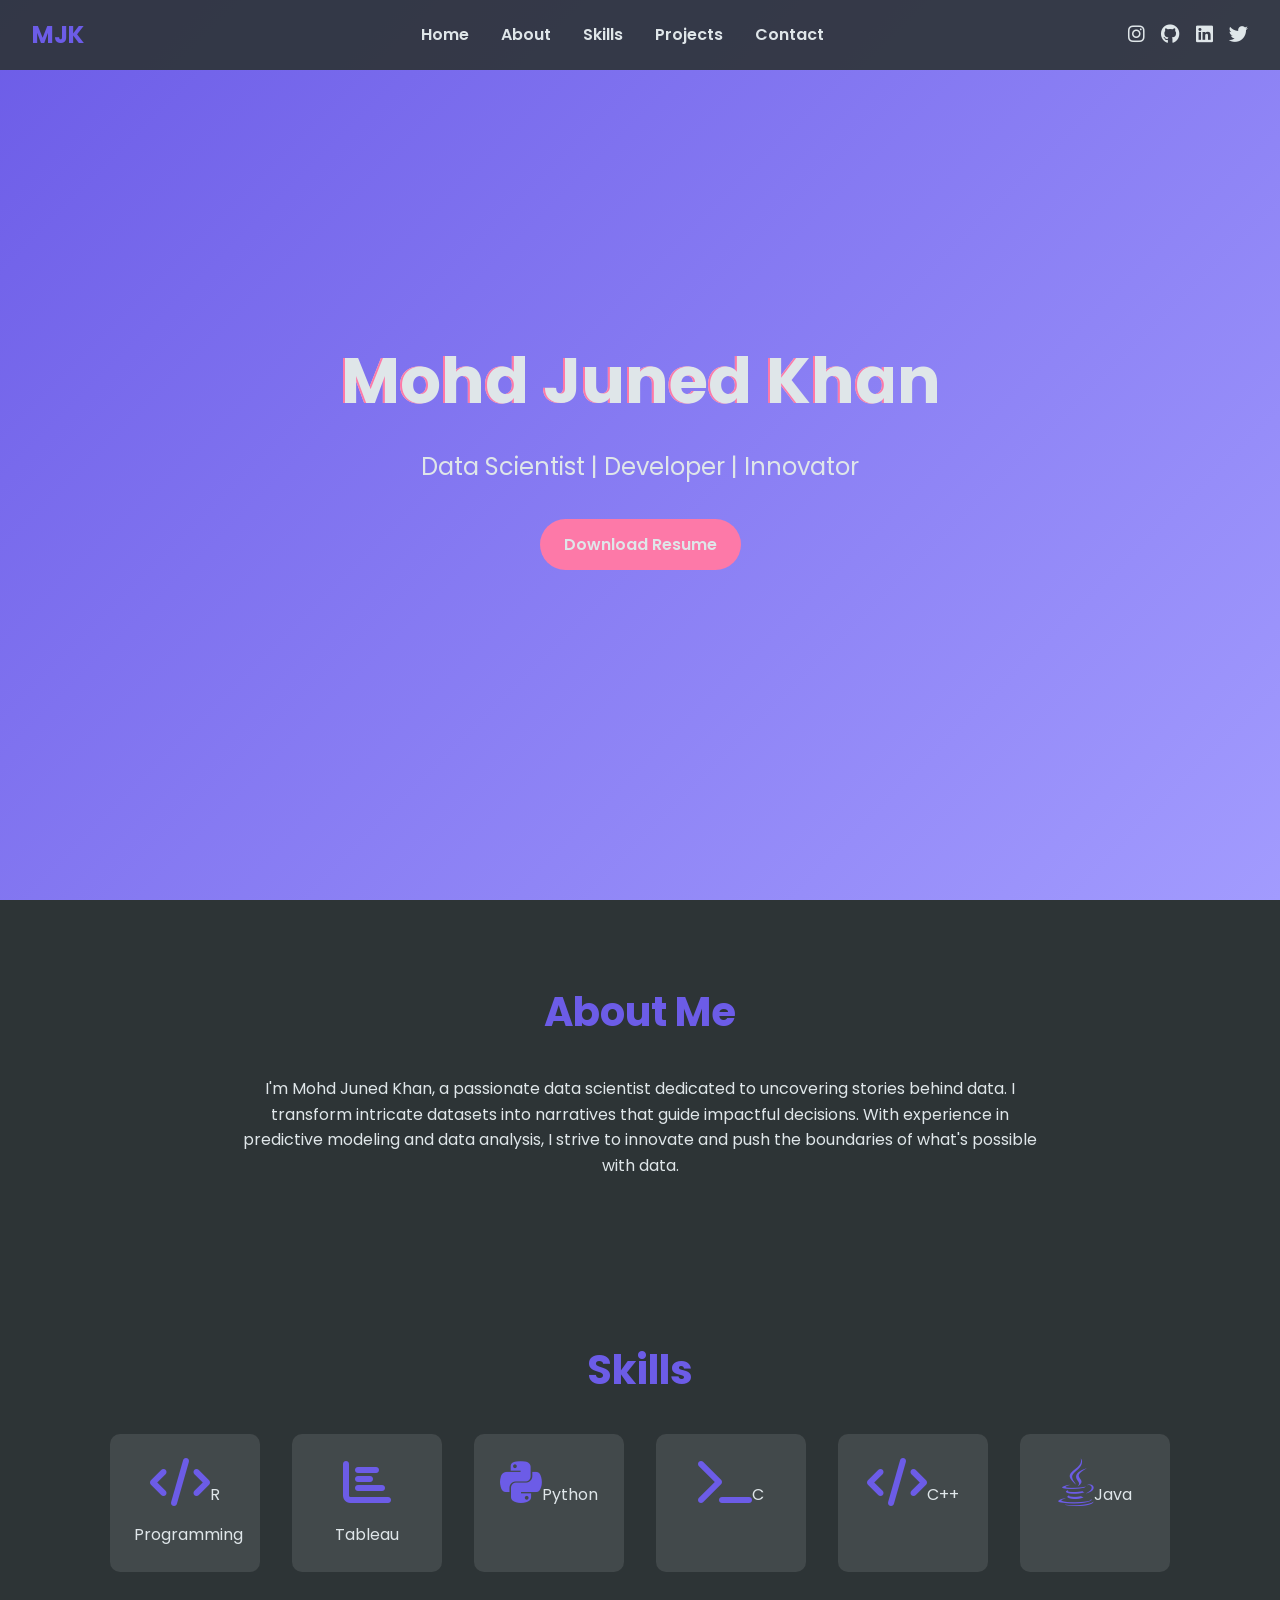
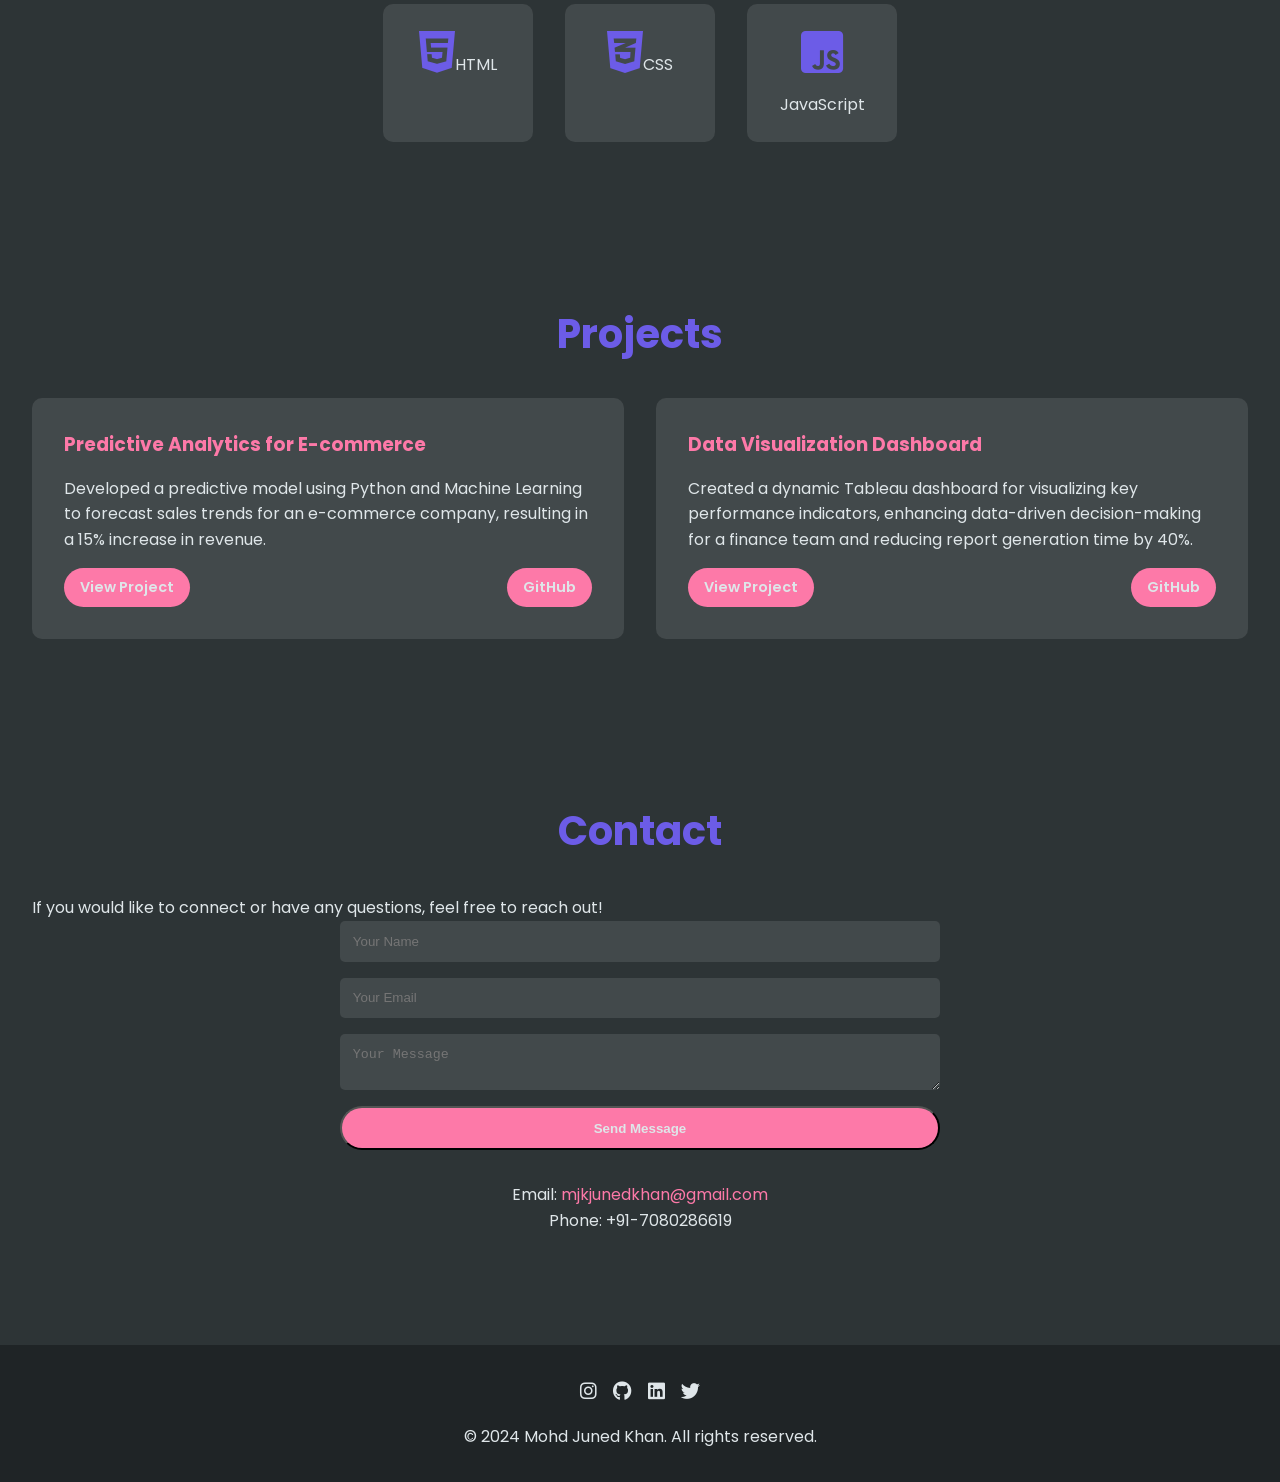
==== index.html @ 9c34ff60 "updated" ====
<!DOCTYPE html>
<html lang="en">
<head>
    <meta charset="UTF-8">
    <meta name="viewport" content="width=device-width, initial-scale=1.0">
    <title>Mohd Juned Khan - Portfolio</title>
    <link rel="stylesheet" href="2.css">
    <link rel="stylesheet" href="https://cdnjs.cloudflare.com/ajax/libs/font-awesome/6.0.0/css/all.min.css">
    <script src="document.js" defer></script>
</head>
<body>
    <nav class="navbar">
        <div class="nav-content">
            <div class="logo">MJK</div>
            <ul class="nav-links">
                <li><a href="#home">Home</a></li>
                <li><a href="#about">About</a></li>
                <li><a href="#skills">Skills</a></li>
                <li><a href="#projects">Projects</a></li>
                <li><a href="#contact">Contact</a></li>
            </ul>
            <div class="social-buttons">
                <a href="https://www.instagram.com/_shadow_juned_khan" target="_blank"><i class="fab fa-instagram"></i></a>
                <a href="https://github.com/juned-k786" target="_blank"><i class="fab fa-github"></i></a>
                <a href="https://www.linkedin.com/in/mohd-juned-khan-126487252/" target="_blank"><i class="fab fa-linkedin"></i></a>
                <a href="https://x.com/juned_708" target="_blank"><i class="fab fa-twitter"></i></a>
            </div>
            <div class="burger">
                <div class="line1"></div>
                <div class="line2"></div>
                <div class="line3"></div>
            </div>
        </div>
    </nav>

    <header id="home">
        <div class="header-content">
            <h1 class="glitch" data-text="Mohd Juned Khan">Mohd Juned Khan</h1>
            <p class="subtitle">Data Scientist | Developer | Innovator</p>
            <a href="junedcv (4).pdf" class="btn" download>Download Resume</a>
        </div>
    </header>

    <section id="about" class="about">
        <h2>About Me</h2>
        <p>I'm Mohd Juned Khan, a passionate data scientist dedicated to uncovering stories behind data. I transform intricate datasets into narratives that guide impactful decisions. With experience in predictive modeling and data analysis, I strive to innovate and push the boundaries of what's possible with data.</p>
    </section>

    <section id="skills" class="skills">
        <h2>Skills</h2>
        <div class="skill-container">
            <div class="skill-item"><i class="fas fa-code"></i><span>R Programming</span></div>
            <div class="skill-item"><i class="fas fa-chart-bar"></i><span>Tableau</span></div>
            <div class="skill-item"><i class="fab fa-python"></i><span>Python</span></div>
            <div class="skill-item"><i class="fas fa-terminal"></i><span>C</span></div>
            <div class="skill-item"><i class="fas fa-code"></i><span>C++</span></div>
            <div class="skill-item"><i class="fab fa-java"></i><span>Java</span></div>
            <div class="skill-item"><i class="fab fa-html5"></i><span>HTML</span></div>
            <div class="skill-item"><i class="fab fa-css3-alt"></i><span>CSS</span></div>
            <div class="skill-item"><i class="fab fa-js-square"></i><span>JavaScript</span></div>
        </div>
    </section>

    <section id="projects" class="projects">
        <h2>Projects</h2>
        <div class="project-container">
            <div class="project-item">
                <h3>Predictive Analytics for E-commerce</h3>
                <p>Developed a predictive model using Python and Machine Learning to forecast sales trends for an e-commerce company, resulting in a 15% increase in revenue.</p>
                <div class="project-links">
                    <a href="#" class="btn">View Project</a>
                    <a href="#" class="btn">GitHub</a>
                </div>
            </div>
            <div class="project-item">
                <h3>Data Visualization Dashboard</h3>
                <p>Created a dynamic Tableau dashboard for visualizing key performance indicators, enhancing data-driven decision-making for a finance team and reducing report generation time by 40%.</p>
                <div class="project-links">
                    <a href="#" class="btn">View Project</a>
                    <a href="#" class="btn">GitHub</a>
                </div>
            </div>
        </div>
    </section>

    <section id="contact" class="contact">
        <h2>Contact</h2>
        <p>If you would like to connect or have any questions, feel free to reach out!</p>
        <form id="contact-form">
            <input type="text" name="name" placeholder="Your Name" required>
            <input type="email" name="email" placeholder="Your Email" required>
            <textarea name="message" placeholder="Your Message" required></textarea>
            <button type="submit" class="btn">Send Message</button>
        </form>
        <div class="contact-info">
            <p>Email: <a href="mailto:mjkjunedkhan@gmail.com">mjkjunedkhan@gmail.com</a></p>
            <p>Phone: +91-7080286619</p>
        </div>
    </section>

    <footer>
        <div class="social-buttons">
            <a href="https://www.instagram.com/_shadow_juned_khan" target="_blank"><i class="fab fa-instagram"></i></a>
            <a href="https://github.com/juned-k786" target="_blank"><i class="fab fa-github"></i></a>
            <a href="https://www.linkedin.com/in/mohd-juned-khan-126487252/" target="_blank"><i class="fab fa-linkedin"></i></a>
            <a href="https://x.com/juned_708" target="_blank"><i class="fab fa-twitter"></i></a>
        </div>
        <p>&copy; 2024 Mohd Juned Khan. All rights reserved.</p>
    </footer>
</body>
</html>
---- 2.css ----
@import url('https://fonts.googleapis.com/css2?family=Poppins:wght@300;400;600;700&display=swap');

:root {
    --primary-color: #6c5ce7;
    --secondary-color: #a29bfe;
    --text-color: #dfe6e9;
    --background-color: #2d3436;
    --accent-color: #fd79a8;
}

* {
    margin: 0;
    padding: 0;
    box-sizing: border-box;
}

body, html {
    font-family: 'Poppins', sans-serif;
    background-color: var(--background-color);
    color: var(--text-color);
    line-height: 1.6;
    scroll-behavior: smooth;
}

.navbar {
    position: fixed;
    top: 0;
    width: 100%;
    background-color: rgba(45, 52, 54, 0.9);
    z-index: 1000;
    transition: all 0.3s ease;
}

.nav-content {
    display: flex;
    justify-content: space-between;
    align-items: center;
    padding: 1rem 2rem;
}

.logo {
    font-size: 1.5rem;
    font-weight: 700;
    color: var(--primary-color);
}

.nav-links {
    display: flex;
    list-style: none;
}

.nav-links li {
    margin-left: 2rem;
}

.nav-links a {
    color: var(--text-color);
    text-decoration: none;
    font-weight: 600;
    transition: color 0.3s ease;
}

.nav-links a:hover {
    color: var(--primary-color);
}

.social-buttons {
    display: flex;
    gap: 1rem;
}

.social-buttons a {
    color: var(--text-color);
    font-size: 1.2rem;
    transition: color 0.3s ease, transform 0.3s ease;
}

.social-buttons a:hover {
    color: var(--primary-color);
    transform: translateY(-3px);
}

.burger {
    display: none;
    cursor: pointer;
}

.burger div {
    width: 25px;
    height: 3px;
    background-color: var(--text-color);
    margin: 5px;
    transition: all 0.3s ease;
}

header {
    height: 100vh;
    display: flex;
    justify-content: center;
    align-items: center;
    background: linear-gradient(135deg, var(--primary-color), var(--secondary-color));
    text-align: center;
    padding: 2rem;
}

.header-content h1 {
    font-size: 4rem;
    margin-bottom: 1rem;
    position: relative;
}

.glitch {
    position: relative;
    color: var(--text-color);
}

.glitch::before,
.glitch::after {
    content: attr(data-text);
    position: absolute;
    top: 0;
    left: 0;
    width: 100%;
    height: 100%;
}

.glitch::before {
    left: 2px;
    text-shadow: -2px 0 var(--accent-color);
    clip: rect(24px, 550px, 90px, 0);
    animation: glitch-anim-2 3s infinite linear alternate-reverse;
}

.glitch::after {
    left: -2px;
    text-shadow: -2px 0 var(--secondary-color);
    clip: rect(85px, 550px, 140px, 0);
    animation: glitch-anim 2.5s infinite linear alternate-reverse;
}

@keyframes glitch-anim {
    0% {
        clip: rect(17px, 9999px, 94px, 0);
    }
    20% {
        clip: rect(37px, 9999px, 44px, 0);
    }
    40% {
        clip: rect(58px, 9999px, 54px, 0);
    }
    60% {
        clip: rect(80px, 9999px, 66px, 0);
    }
    80% {
        clip: rect(108px, 9999px, 85px, 0);
    }
    100% {
        clip: rect(129px, 9999px, 144px, 0);
    }
}

@keyframes glitch-anim-2 {
    0% {
        clip: rect(129px, 9999px, 36px, 0);
    }
    20% {
        clip: rect(36px, 9999px, 4px, 0);
    }
    40% {
        clip: rect(62px, 9999px, 78px, 0);
    }
    60% {
        clip: rect(15px, 9999px, 34px, 0);
    }
    80% {
        clip: rect(89px, 9999px, 98px, 0);
    }
    100% {
        clip: rect(1px, 9999px, 144px, 0);
    }
}

.subtitle {
    font-size: 1.5rem;
    margin-bottom: 2rem;
}

.btn {
    background-color: var(--accent-color);
    color: var(--text-color);
    padding: 0.8rem 1.5rem;
    text-decoration: none;
    border-radius: 30px;
    font-weight: 600;
    transition: all 0.3s ease;
    display: inline-block;
}

.btn:hover {
    background-color: var(--primary-color);
    transform: translateY(-3px);
    box-shadow: 0 10px 20px rgba(0, 0, 0, 0.2);
}

section {
    padding: 5rem 2rem;
}

section h2 {
    font-size: 2.5rem;
    margin-bottom: 2rem;
    text-align: center;
    color: var(--primary-color);
}

.about p {
    max-width: 800px;
    margin: 0 auto;
    text-align: center;
}

.skill-container {
    display: flex;
    flex-wrap: wrap;
    justify-content: center;
    gap: 2rem;
}

.skill-item {
    background-color: rgba(255, 255, 255, 0.1);
    border-radius: 10px;
    padding: 1.5rem;
    text-align: center;
    transition: all 0.3s ease;
    width: 150px;
}

.skill-item:hover {
    transform: translateY(-10px);
    box-shadow: 0 15px 30px rgba(0, 0, 0, 0.2);
}

.skill-item i {
    font-size: 3rem;
    color: var(--primary-color);
    margin-bottom: 1rem;
}

.project-container {
    display: grid;
    grid-template-columns: repeat(auto-fit, minmax(300px, 1fr));
    gap: 2rem;
}

.project-item {
    background-color: rgba(255, 255, 255, 0.1);
    border-radius: 10px;
    padding: 2rem;
    transition: all 0.3s ease;
}

.project-item:hover {
    transform: translateY(-10px);
    box-shadow: 0 15px 30px rgba(0, 0, 0, 0.2);
}

.project-item h3 {
    color: var(--accent-color);
    margin-bottom: 1rem;
}

.project-links {
    display: flex;
    justify-content: space-between;
    margin-top: 1rem;
}

.project-links .btn {
    padding: 0.5rem 1rem;
    font-size: 0.9rem;
}

.contact form {
    max-width: 600px;
    margin: 0 auto;
    display: flex;
    flex-direction: column;
    gap: 1rem;
}

.contact input,
.contact textarea {
    padding: 0.8rem;
    border-radius: 5px;
    border: none;
    background-color: rgba(255, 255, 255, 0.1);
    color:  var(--text-color);
}

.contact-info {
    text-align: center;
    margin-top: 2rem;
}

.contact-info a {
    color: var(--accent-color);
    text-decoration: none;
}

footer {
    background-color: rgba(0, 0, 0, 0.3);
    text-align: center;
    padding: 2rem;
    margin-top: 2rem;
}

footer .social-buttons {
    justify-content: center;
    margin-bottom: 1rem;
}

@media screen and (max-width: 768px) {
    .nav-links {
        position: absolute;
        right: 0px;
        height: 92vh;
        top: 8vh;
        background-color: var(--background-color);
        display: flex;
        flex-direction: column;
        align-items: center;
        width: 50%;
        transform: translateX(100%);
        transition: transform 0.5s ease-in;
    }

    .nav-links li {
        opacity: 0;
    }

    .burger {
        display: block;
    }

    .nav-active {
        transform: translateX(0%);
    }

    @keyframes navLinkFade {
        from {
            opacity: 0;
            transform: translateX(50px);
        }
        to {
            opacity: 1;
            transform: translateX(0px);
        }
    }

    .toggle .line1 {
        transform: rotate(-45deg) translate(-5px, 6px);
    }

    .toggle .line2 {
        opacity: 0;
    }

    .toggle .line3 {
        transform: rotate(45deg) translate(-5px, -6px);
    }

    .nav-content .social-buttons {
        display: none;
    }
}
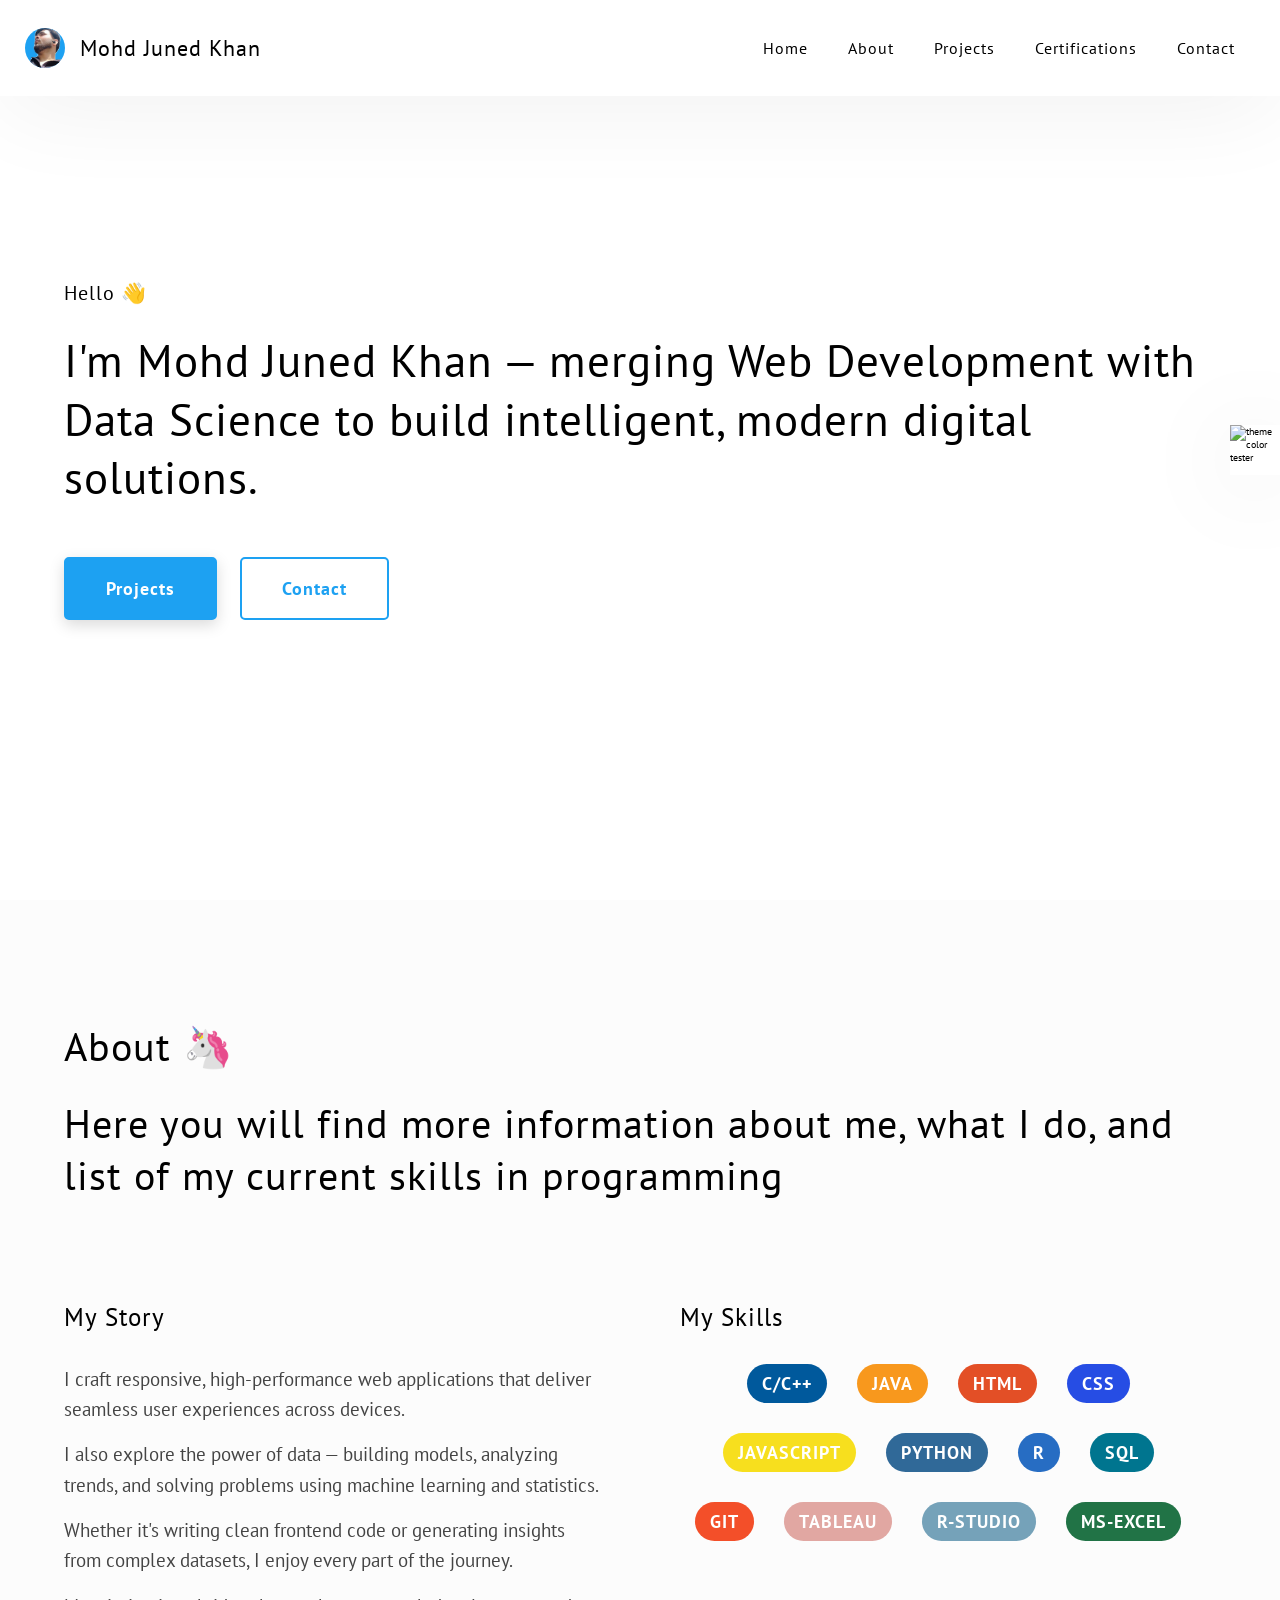
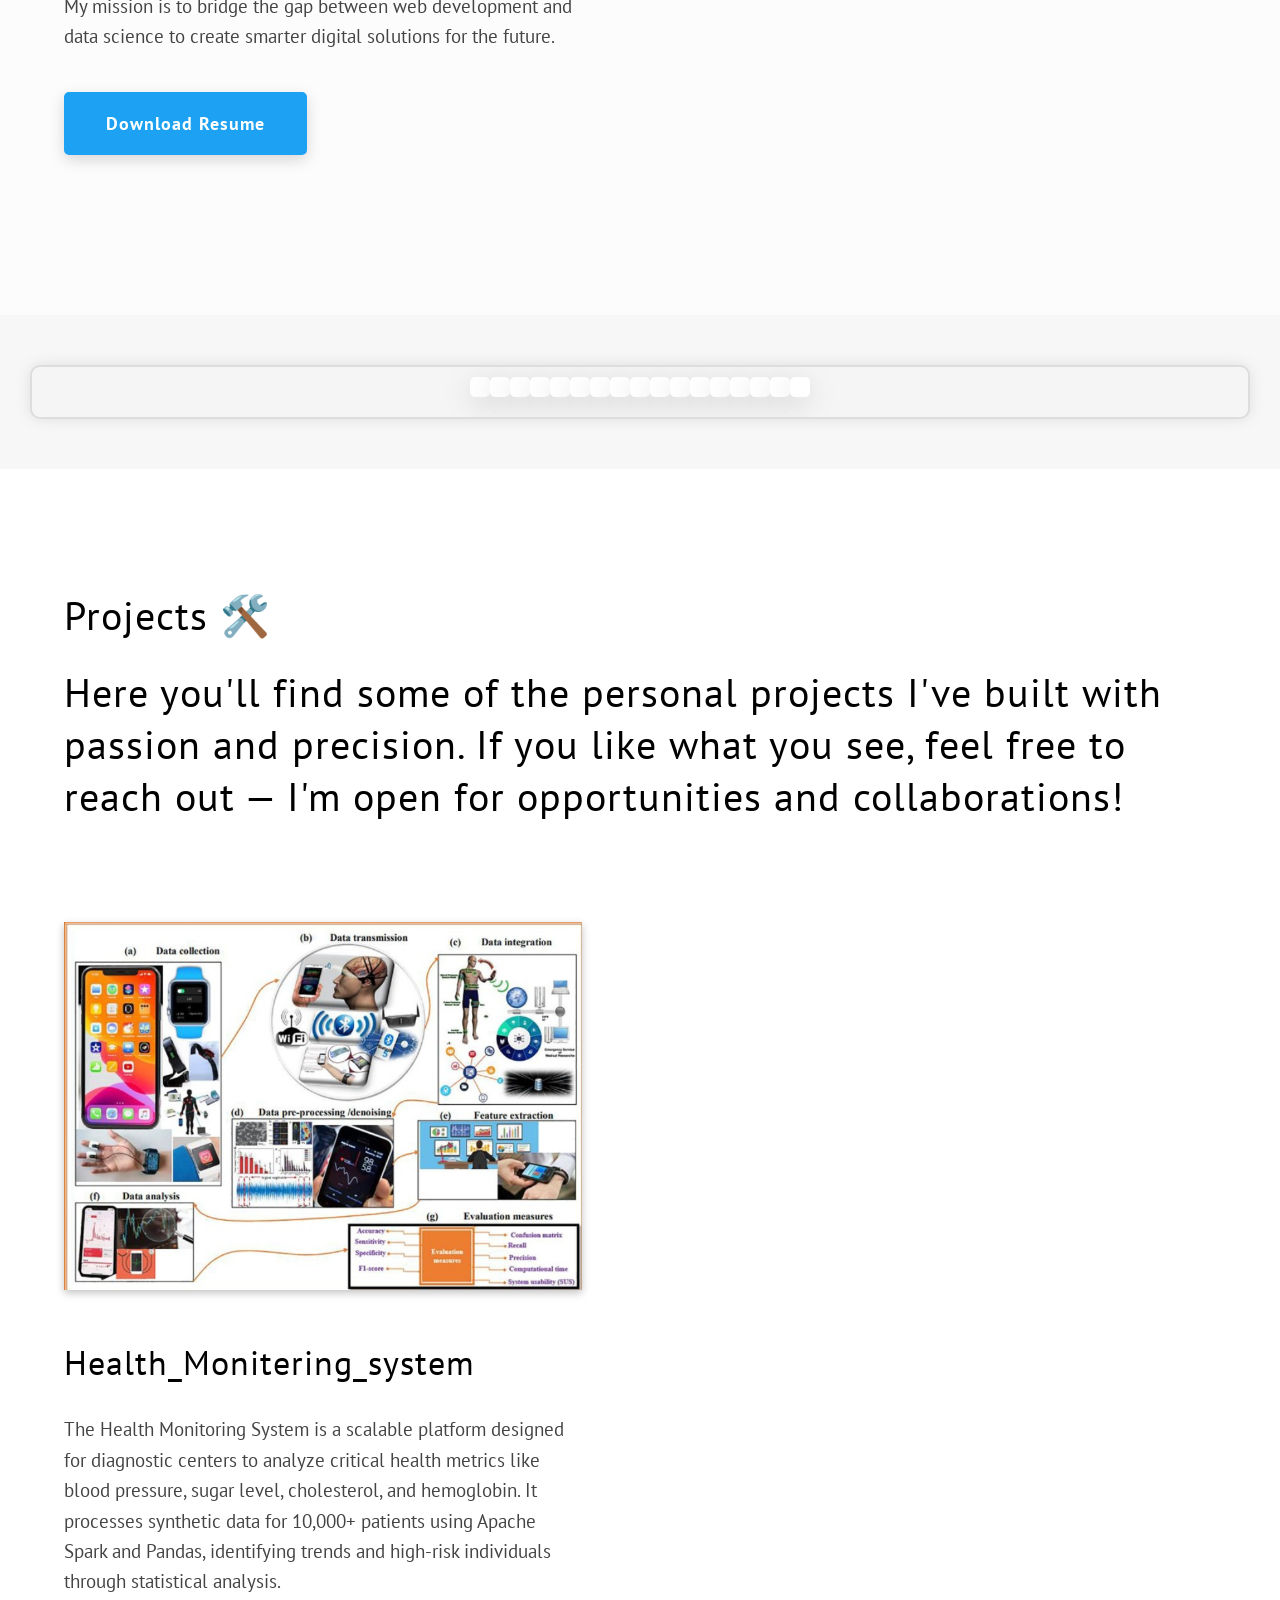
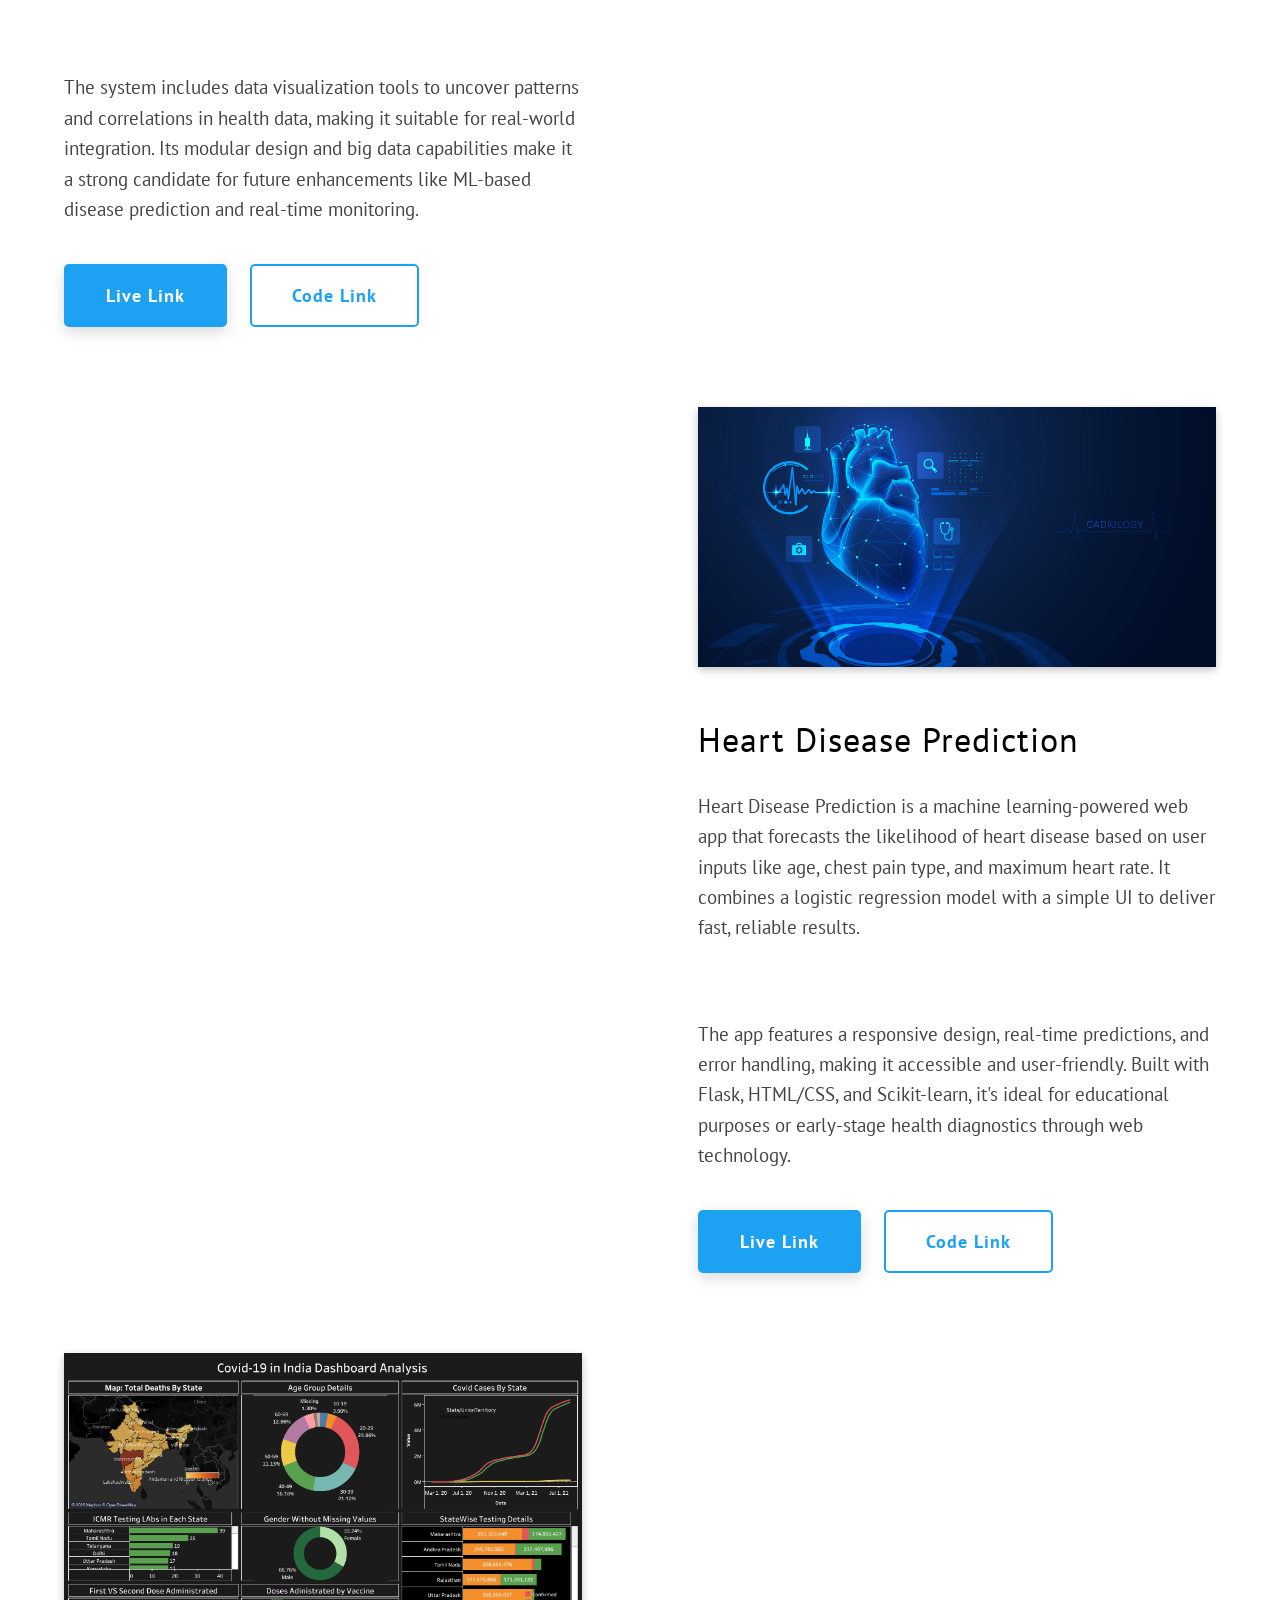
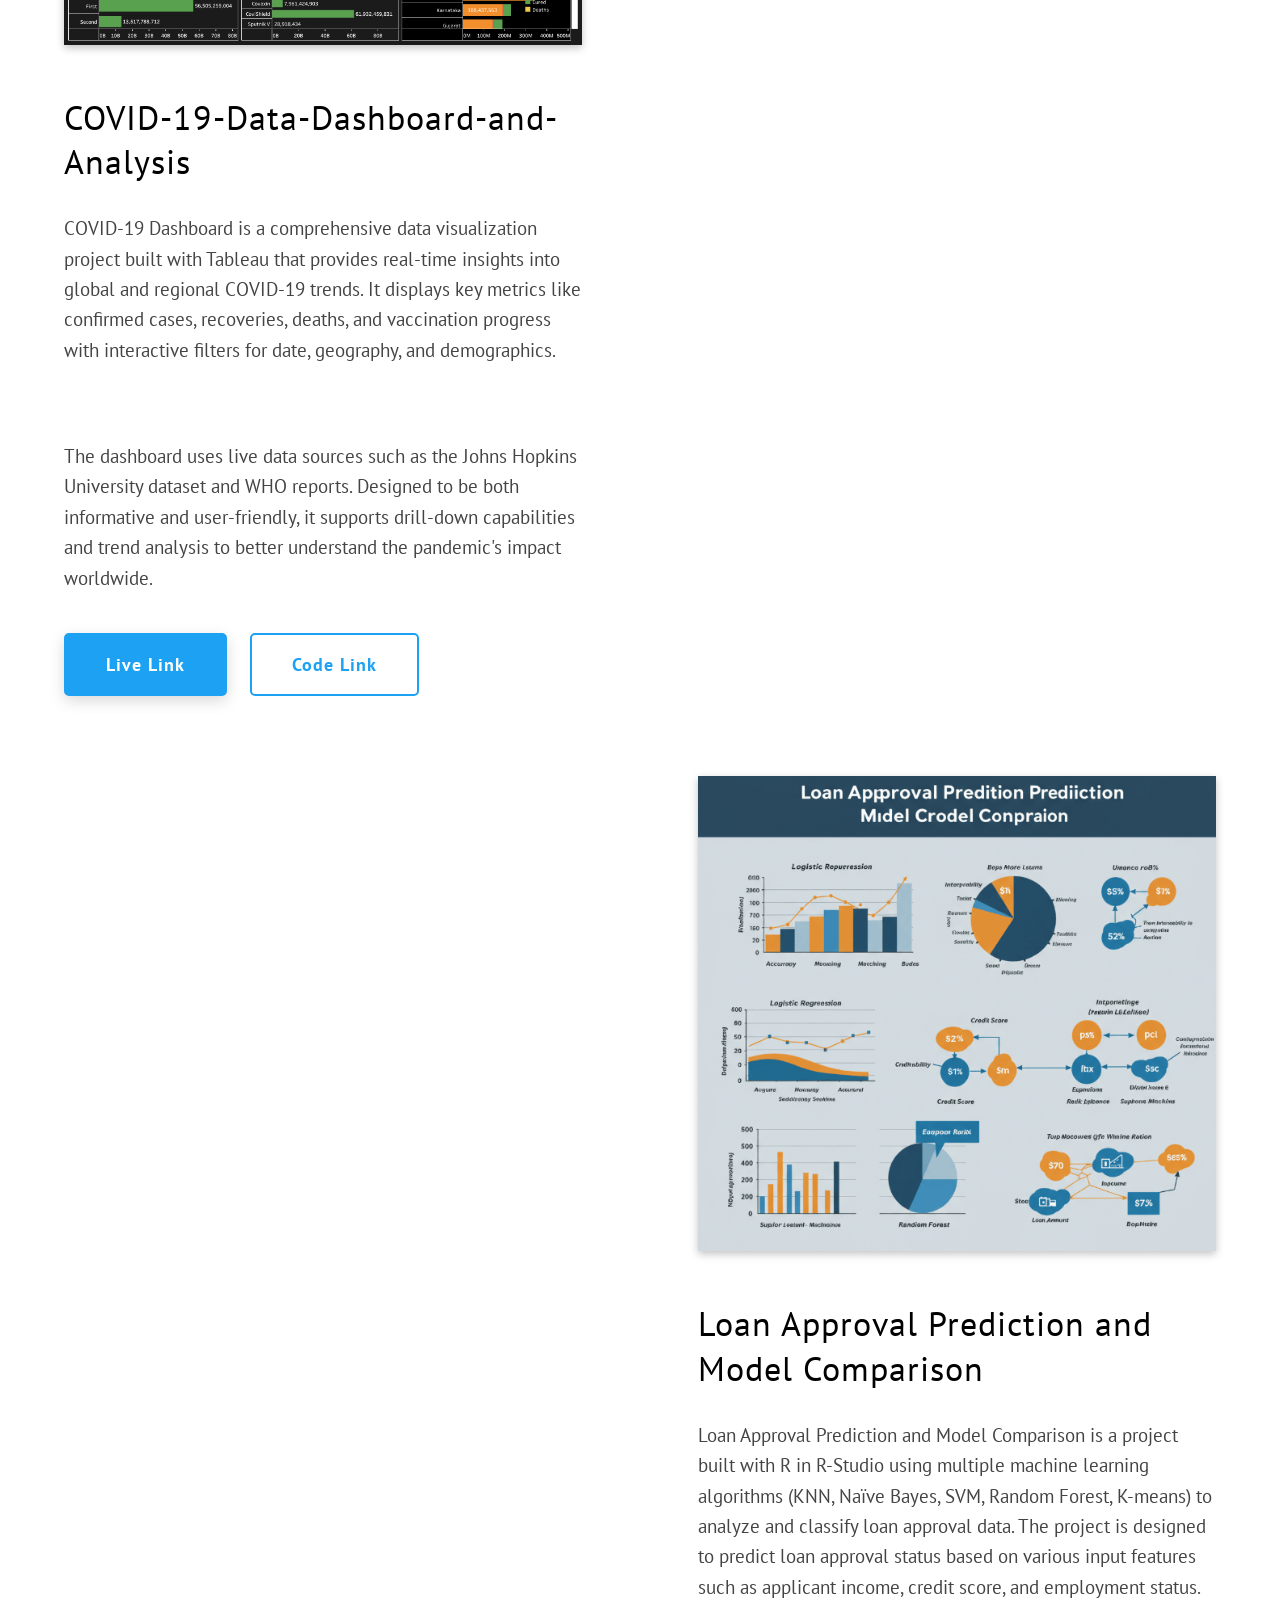
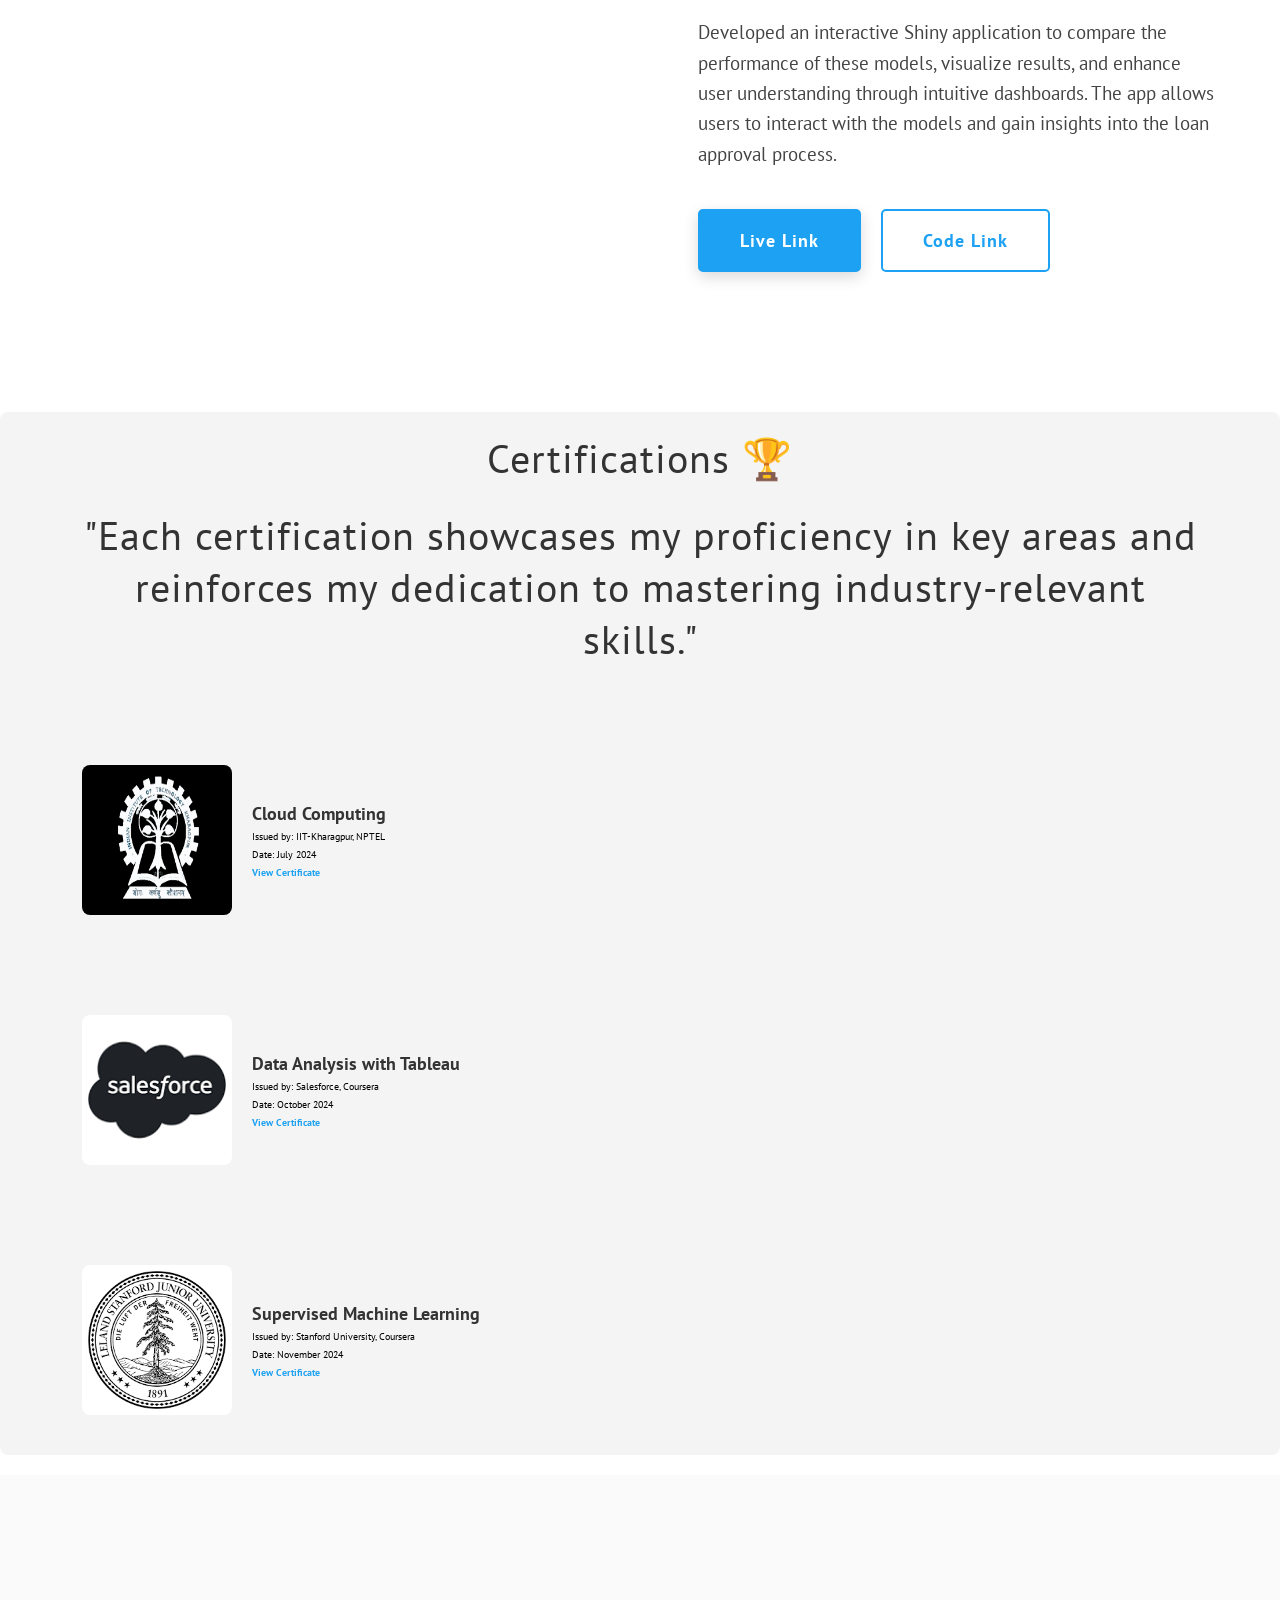
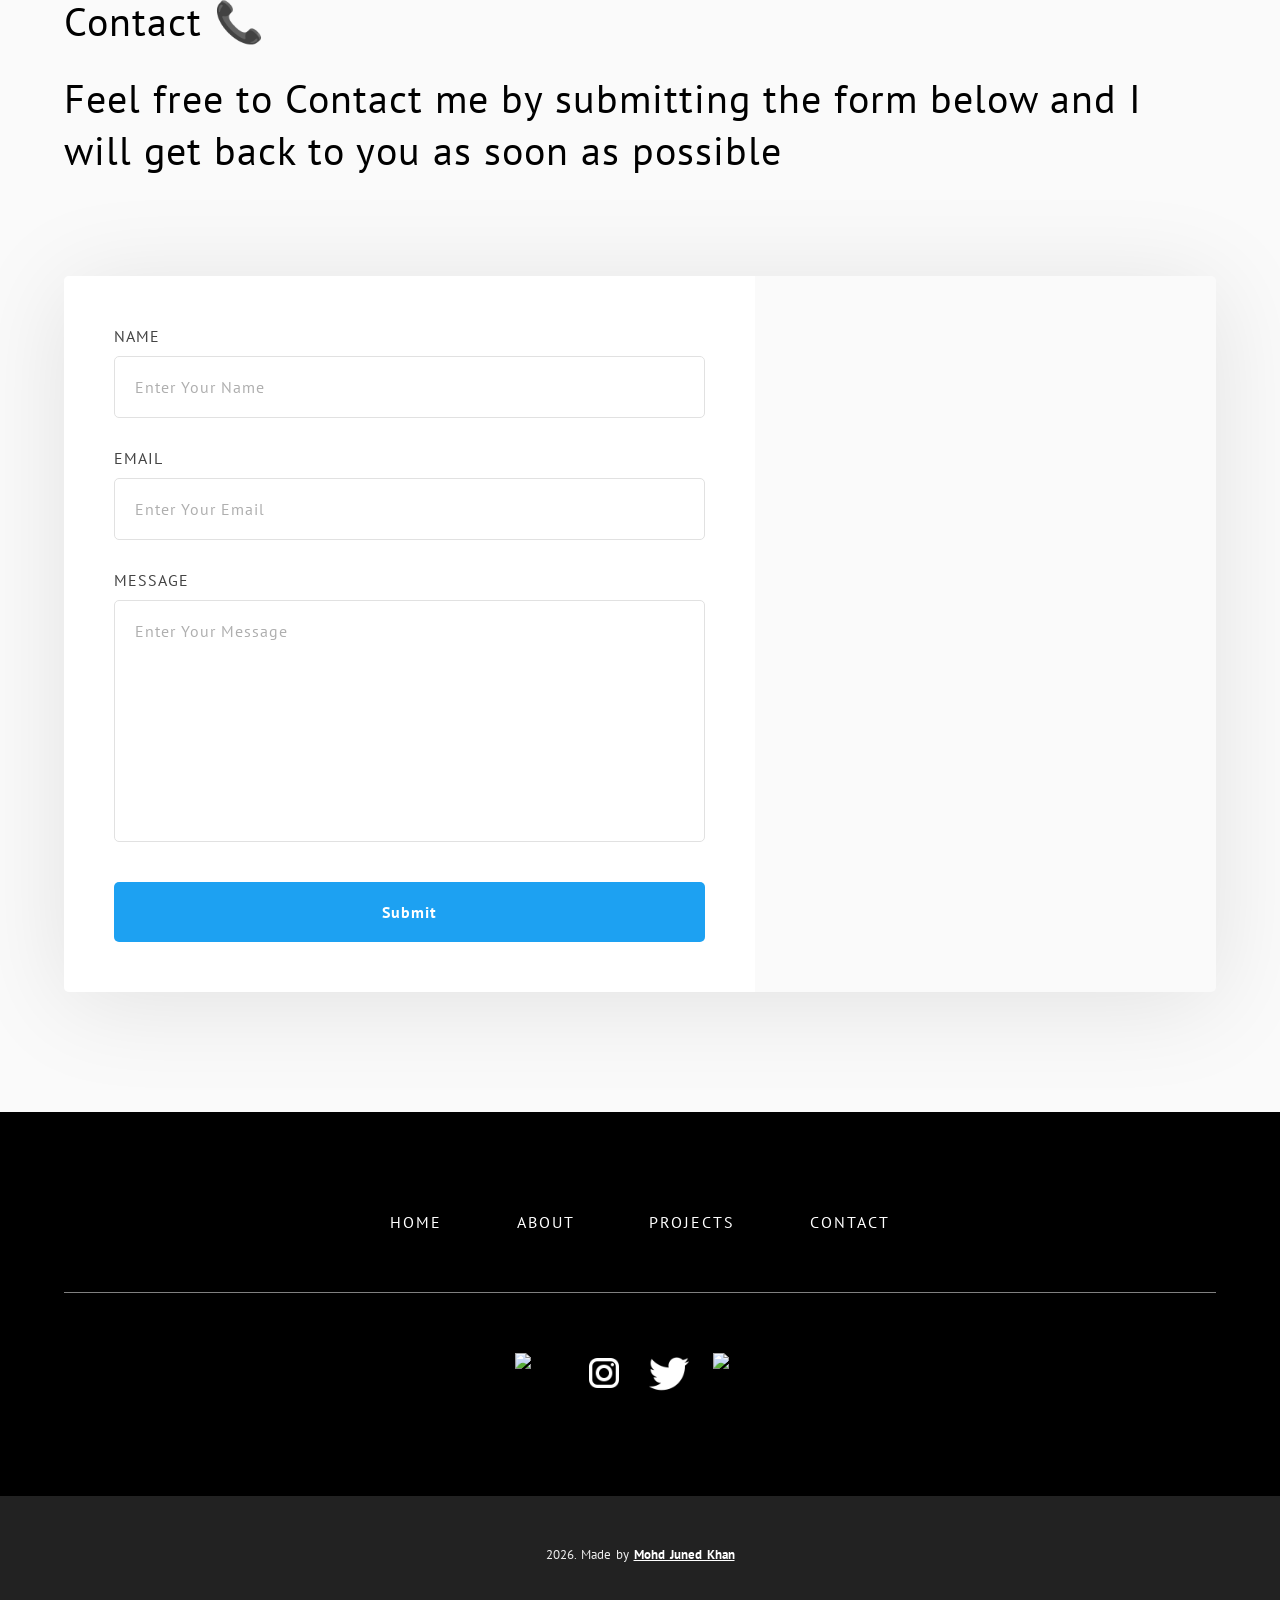
==== commit 8436c809: "updated upated" ====
--- a/index.html
+++ b/index.html
@@ -1,111 +1,490 @@
 <!DOCTYPE html>
 <html lang="en">
+
 <head>
-    <meta charset="UTF-8">
-    <meta name="viewport" content="width=device-width, initial-scale=1.0">
-    <title>Mohd Juned Khan - Portfolio</title>
-    <link rel="stylesheet" href="2.css">
-    <link rel="stylesheet" href="https://cdnjs.cloudflare.com/ajax/libs/font-awesome/6.0.0/css/all.min.css">
-    <script src="document.js" defer></script>
+  <meta charset="UTF-8" />
+  <meta http-equiv="X-UA-Compatible" content="IE=edge" />
+  <meta name="viewport" content="width=device-width, initial-scale=1.0" />
+  <link rel="stylesheet" href="style.css" />
+  <link rel="preconnect" href="https://fonts.googleapis.com" />
+  <link rel="preconnect" href="https://fonts.gstatic.com" crossorigin />
+  <link href="https://fonts.googleapis.com/css2?family=PT+Sans:wght@400;700&display=swap" rel="stylesheet" />
+  <link rel="stylesheet" href="https://cdn.jsdelivr.net/gh/devicons/devicon@v2.14.0/devicon.min.css" />
+  <title>Built by Juned | Developer & Creator  </title>
+  <meta name="description" content="Built by Juned | Developer & Creator  " />
 </head>
+
 <body>
-    <nav class="navbar">
-        <div class="nav-content">
-            <div class="logo">MJK</div>
-            <ul class="nav-links">
-                <li><a href="#home">Home</a></li>
-                <li><a href="#about">About</a></li>
-                <li><a href="#skills">Skills</a></li>
-                <li><a href="#projects">Projects</a></li>
-                <li><a href="#contact">Contact</a></li>
+  <header class="main-header">
+    <div class="main-header__logo-container">
+      <div class="main-header__logo-img-cont">
+        <img
+          src="assets/dp.png"
+          alt="logo Image" class="main-header__logo-img" />
+      </div>
+      <h4 class="main-header__logo-text">Mohd Juned Khan</h4>
+    </div>
+    <nav class="main-header__navigation">
+      <ul class="main-header__navigation-links">
+        <li class="main-header__navigation-link"><a href="./index.html"> Home </a></li>
+        <li class="main-header__navigation-link"><a href="./index.html#about"> About </a></li>
+        <li class="main-header__navigation-link">
+          <a href="./index.html#projects"> Projects </a>
+        </li>
+        <li class="main-header__navigation-link"><a href="./index.html#certifications"> Certifications </a></li>
+        <li class="main-header__navigation-link"><a href="./index.html#contact" href=""> Contact </a></li>
+      </ul>
+    </nav>
+    <div class="main-header__sm-scr-nav-btn">
+      <div class="main-header__sm-scr-nav-btn-line"></div>
+      <div class="main-header__sm-scr-nav-btn-line"></div>
+    </div>
+    <div class="main-header__sm-menu">
+      <div class="main-header__sm-menu-close">
+
+      </div>
+      <ul class="main-header__sm-menu-links">
+        <li>
+          <a class="main-header__sm-menu-link main-header__sm-menu-link--1" name="home-hero">Home</a>
+        </li>
+
+        <li>
+          <a class="main-header__sm-menu-link main-header__sm-menu-link--2" name="about">About</a>
+        </li>
+        <li>
+          <a class="main-header__sm-menu-link main-header__sm-menu-link--3" name="projects">Projects</a>
+        </li>
+        <li>
+          <a class="main-header__sm-menu-link main-header__sm-menu-link--4" name="contact">Contact</a>
+        </li>
+      </ul>
+    </div>
+    <!-- <button class="btn btn-theme btn-sm">Download CV</button> -->
+  </header>
+
+  <!--Remove or Comment out this theme selector code when you are done with choosing the right color for your theme so this color selector don't appear when you host the site online-->
+  <div class="themeClrSelector">
+    <input placeholder="Color Selector" type="color" value="#1DA1F2" class="themeClrSelector__input" />
+    <img alt="theme color tester" src="https://img.icons8.com/fluent/48/000000/rgb-circle-1.png"
+      class="themeClrSelector__img" />
+  </div>
+  <!---->
+
+  <section id="home-hero" class="home-hero">
+    <div class="home-hero__content">
+      <div class="home-hero__info">
+        <h1 class="heading-primary home-hero__heading-primary">
+          <span class="heading-primary__sm"> Hello 👋</span>
+          <span class="heading-primary__main">
+            I'm Mohd Juned Khan — merging Web Development with Data Science to build intelligent, modern digital solutions.
+          </span>
+        </h1>
+        <a href="./index.html#projects">
+        <button class="btn btn-theme home-hero__btn-theme">Projects</button>
+        </a>
+        <button class="btn btn-inv home-hero__btn-theme">Contact</button>
+      </div>
+    </div>
+  </section>
+  <section id="about" class="about main-section">
+    <div class="main-container">
+      <h2 class="heading-secondary projects__heading-secondary">
+        <span class="heading-secondary__sm"> About 🦄</span>
+        <span class="heading-secondary__main">
+          Here you will find more information about me, what I do, and list of my current skills in programming
+      </h2>
+      <div class="main-section__content">
+        <div class="about__info">
+          <div class="about__main-info">
+            <h3 class="heading-quaternary about__heading-quaternary">
+              My Story
+            </h3>
+            <p class="text-primary about__text-primary">
+              <span>
+                <span>
+                I craft responsive, high-performance web applications that deliver seamless user experiences across devices.
+                </span>
+                <span>
+                I also explore the power of data — building models, analyzing trends, and solving problems using machine learning and statistics.
+                </span>
+                <span>
+                Whether it's writing clean frontend code or generating insights from complex datasets, I enjoy every part of the journey.
+                </span>
+                <span>
+                My mission is to bridge the gap between web development and data science to create smarter digital solutions for the future.
+                </span>
+            </p>
+            <a href="assets/JUNEDGEN.pdf" download>
+              <button class="btn btn-theme about__btn-theme">Download Resume</button>
+            </a>
+            
+          </div>
+          <div class="about__skill-info">
+            <h3 class="heading-quaternary about__heading-quaternary">
+              My Skills
+            </h3>
+            <ul class="about__skills">
+              <ul class="about__skills-list">
+                <li class="about__skill skill-cplusplus">C/C++</li>
+                <li class="about__skill skill-java">Java</li>
+                <li class="about__skill skill-html">HTML</li>
+                <li class="about__skill skill-css">CSS</li>
+                <li class="about__skill skill-javascript">JavaScript</li>
+                <li class="about__skill skill-python">Python</li>
+                <li class="about__skill skill-r">R</li>
+                <li class="about__skill skill-sql">SQL</li>
+                <li class="about__skill skill-git">Git</li>
+                <li class="about__skill skill-tableau">Tableau</li>
+                <li class="about__skill skill-rstudio">R-Studio</li>
+                <li class="about__skill skill-excel">MS-Excel</li>
+              </ul>
+              
             </ul>
-            <div class="social-buttons">
-                <a href="https://www.instagram.com/_shadow_juned_khan" target="_blank"><i class="fab fa-instagram"></i></a>
-                <a href="https://github.com/juned-k786" target="_blank"><i class="fab fa-github"></i></a>
-                <a href="https://www.linkedin.com/in/mohd-juned-khan-126487252/" target="_blank"><i class="fab fa-linkedin"></i></a>
-                <a href="https://x.com/juned_708" target="_blank"><i class="fab fa-twitter"></i></a>
-            </div>
-            <div class="burger">
-                <div class="line1"></div>
-                <div class="line2"></div>
-                <div class="line3"></div>
-            </div>
-        </div>
-    </nav>
-
-    <header id="home">
-        <div class="header-content">
-            <h1 class="glitch" data-text="Mohd Juned Khan">Mohd Juned Khan</h1>
-            <p class="subtitle">Data Scientist | Developer | Innovator</p>
-            <a href="junedcv (4).pdf" class="btn" download>Download Resume</a>
-        </div>
-    </header>
-
-    <section id="about" class="about">
-        <h2>About Me</h2>
-        <p>I'm Mohd Juned Khan, a passionate data scientist dedicated to uncovering stories behind data. I transform intricate datasets into narratives that guide impactful decisions. With experience in predictive modeling and data analysis, I strive to innovate and push the boundaries of what's possible with data.</p>
-    </section>
-
-    <section id="skills" class="skills">
-        <h2>Skills</h2>
-        <div class="skill-container">
-            <div class="skill-item"><i class="fas fa-code"></i><span>R Programming</span></div>
-            <div class="skill-item"><i class="fas fa-chart-bar"></i><span>Tableau</span></div>
-            <div class="skill-item"><i class="fab fa-python"></i><span>Python</span></div>
-            <div class="skill-item"><i class="fas fa-terminal"></i><span>C</span></div>
-            <div class="skill-item"><i class="fas fa-code"></i><span>C++</span></div>
-            <div class="skill-item"><i class="fab fa-java"></i><span>Java</span></div>
-            <div class="skill-item"><i class="fab fa-html5"></i><span>HTML</span></div>
-            <div class="skill-item"><i class="fab fa-css3-alt"></i><span>CSS</span></div>
-            <div class="skill-item"><i class="fab fa-js-square"></i><span>JavaScript</span></div>
-        </div>
-    </section>
-
-    <section id="projects" class="projects">
-        <h2>Projects</h2>
-        <div class="project-container">
-            <div class="project-item">
-                <h3>Predictive Analytics for E-commerce</h3>
-                <p>Developed a predictive model using Python and Machine Learning to forecast sales trends for an e-commerce company, resulting in a 15% increase in revenue.</p>
-                <div class="project-links">
-                    <a href="#" class="btn">View Project</a>
-                    <a href="#" class="btn">GitHub</a>
-                </div>
-            </div>
-            <div class="project-item">
-                <h3>Data Visualization Dashboard</h3>
-                <p>Created a dynamic Tableau dashboard for visualizing key performance indicators, enhancing data-driven decision-making for a finance team and reducing report generation time by 40%.</p>
-                <div class="project-links">
-                    <a href="#" class="btn">View Project</a>
-                    <a href="#" class="btn">GitHub</a>
-                </div>
-            </div>
-        </div>
-    </section>
-
-    <section id="contact" class="contact">
-        <h2>Contact</h2>
-        <p>If you would like to connect or have any questions, feel free to reach out!</p>
-        <form id="contact-form">
-            <input type="text" name="name" placeholder="Your Name" required>
-            <input type="email" name="email" placeholder="Your Email" required>
-            <textarea name="message" placeholder="Your Message" required></textarea>
-            <button type="submit" class="btn">Send Message</button>
-        </form>
-        <div class="contact-info">
-            <p>Email: <a href="mailto:mjkjunedkhan@gmail.com">mjkjunedkhan@gmail.com</a></p>
-            <p>Phone: +91-7080286619</p>
-        </div>
-    </section>
-
-    <footer>
-        <div class="social-buttons">
-            <a href="https://www.instagram.com/_shadow_juned_khan" target="_blank"><i class="fab fa-instagram"></i></a>
-            <a href="https://github.com/juned-k786" target="_blank"><i class="fab fa-github"></i></a>
-            <a href="https://www.linkedin.com/in/mohd-juned-khan-126487252/" target="_blank"><i class="fab fa-linkedin"></i></a>
-            <a href="https://x.com/juned_708" target="_blank"><i class="fab fa-twitter"></i></a>
-        </div>
-        <p>&copy; 2024 Mohd Juned Khan. All rights reserved.</p>
-    </footer>
+          </div>
+        </div>
+      </div>
+    </div>
+  </section>
+  <section class="skills-showcase">
+    <div class="skills-showcase__container">
+      <ul class="skills-showcase__list">
+        <!-- Skill List Items (with Icons Only) -->
+        <li class="skills-showcase__list-item">
+          <i class="devicon-vscode-plain"></i>
+        </li>
+        <li class="skills-showcase__list-item">
+          <i class="devicon-cplusplus-plain"></i>
+        </li>
+        <li class="skills-showcase__list-item">
+          <i class="devicon-java-plain"></i>
+        </li>
+        <li class="skills-showcase__list-item">
+          <i class="devicon-oracle-original"></i>
+        </li>
+        <li class="skills-showcase__list-item">
+          <i class="devicon-tableau-plain"></i>
+        </li>
+        <li class="skills-showcase__list-item">
+          <i class="devicon-r-plain"></i>
+        </li>
+        <li class="skills-showcase__list-item">
+          <i class="devicon-microsoftexcel-plain"></i>
+        </li>
+        <li class="skills-showcase__list-item">
+          <i class="devicon-cplusplus-plain"></i>
+        </li>
+        <li class="skills-showcase__list-item">
+          <i class="devicon-java-plain"></i>
+        </li>
+        <li class="skills-showcase__list-item">
+          <i class="devicon-html5-plain"></i>
+        </li>
+        <li class="skills-showcase__list-item">
+          <i class="devicon-css3-plain"></i>
+        </li>
+        <li class="skills-showcase__list-item">
+          <i class="devicon-javascript-plain"></i>
+        </li>
+        <li class="skills-showcase__list-item">
+          <i class="devicon-python-plain"></i>
+        </li>
+        <li class="skills-showcase__list-item">
+          <i class="devicon-r-plain"></i>
+        </li>
+        <li class="skills-showcase__list-item">
+          <i class="devicon-sql-plain"></i>
+        </li>
+        <li class="skills-showcase__list-item">
+          <i class="devicon-git-plain"></i>
+        </li>
+        <li class="skills-showcase__list-item">
+          <i class="devicon-github-original"></i>
+        </li>
+      </ul>
+    </div>
+    
+    </ul>
+  </section>
+  <section id="projects" class="projects main-section">
+    <div class="main-container">
+      <h2 class="heading-secondary projects__heading-secondary">
+        <span class="heading-secondary__sm"> Projects 🛠️</span>
+        <span class="heading-secondary__main">
+          Here you'll find some of the personal projects I've built with passion and precision. If you like what you see, feel free to reach out — I'm open for opportunities and collaborations!
+        </span>
+      </h2>
+      <div class="main-section__content">
+        <div class="projects__list">
+          <div class="projects__list-item">
+            <div class="projects__list-item-count">
+              <span class="projects__list-item-count-num"> 1 </span>
+              <span class="projects__list-item-count-line"> </span>
+              <span class="projects__list-item-count-end-dot"> </span>
+            </div>
+            <div class="projects__list-item-details">
+              <div class="projects__list-item-img-cont">
+                <img src="./assets/HMS.png" alt="Project Image" class="projects__list-item-img" />
+              </div>
+              <h3 class="heading-tertiary projects__list-item-heading-tertiary">
+              Health_Monitering_system
+              </h3>
+              <!-- <hr class="projects__title-text-divider" /> -->
+
+              <p class="text-primary projects__list-item-text-primary">
+                <span>
+                  The Health Monitoring System is a scalable platform designed for diagnostic centers to analyze critical health metrics like blood pressure, sugar level, cholesterol, and hemoglobin. It processes synthetic data for 10,000+ patients using Apache Spark and Pandas, identifying trends and high-risk individuals through statistical analysis.
+                </span>
+                <br /><br />
+                <span>
+                  The system includes data visualization tools to uncover patterns and correlations in health data, making it suitable for real-world integration. Its modular design and big data capabilities make it a strong candidate for future enhancements like ML-based disease prediction and real-time monitoring.
+                </span>
+                
+                </span>
+              </p>
+              <button class="btn btn-theme projects__btn-theme">
+                Live Link
+              </button>
+              <a href="https://github.com/juned-k786/Health_Monitering_system" target="_blank" rel="noopener noreferrer">
+                <button class="btn btn-inv projects__btn-inv">Code Link</button>
+              </a>
+              
+            </div>
+          </div>
+          <div class="projects__list-item projects__list-item--inv">
+            <div class="projects__list-item-details">
+              <div class="projects__list-item-img-cont">
+                <img src="./assets/heart.png" alt="Project Image" class="projects__list-item-img" />
+              </div>
+              <h3 class="heading-tertiary projects__list-item-heading-tertiary">
+                Heart Disease Prediction 
+              </h3>
+              <!-- <hr class="projects__title-text-divider" /> -->
+
+              <p class="text-primary projects__list-item-text-primary">
+                <span>
+                  Heart Disease Prediction is a machine learning-powered web app that forecasts the likelihood of heart disease based on user inputs like age, chest pain type, and maximum heart rate. It combines a logistic regression model with a simple UI to deliver fast, reliable results.
+                </span>
+                <br /><br />
+                <span>
+                  The app features a responsive design, real-time predictions, and error handling, making it accessible and user-friendly. Built with Flask, HTML/CSS, and Scikit-learn, it's ideal for educational purposes or early-stage health diagnostics through web technology.
+                </span>
+                
+              </p>
+              <a href="https://heartdisease-pwnu.onrender.com/" target="_blank" rel="noopener noreferrer">
+                <button class="btn btn-theme projects__btn-theme">Live Link</button>
+              </a>
+              
+              <a href="https://github.com/juned-k786/HeartDisease-Detection-ML" target="_blank" rel="noopener noreferrer">
+                <button class="btn btn-inv projects__btn-inv">Code Link</button>
+              </a>
+              
+            </div>
+            <div class="projects__list-item-count">
+              <span class="projects__list-item-count-num"> 2 </span>
+              <span class="projects__list-item-count-line"> </span>
+              <span class="projects__list-item-count-end-dot"> </span>
+            </div>
+          </div>
+          <div class="projects__list-item">
+            <div class="projects__list-item-count">
+              <span class="projects__list-item-count-num"> 3 </span>
+              <span class="projects__list-item-count-line"> </span>
+              <span class="projects__list-item-count-end-dot"> </span>
+            </div>
+            <div class="projects__list-item-details">
+              <div class="projects__list-item-img-cont">
+                <img src="./assets/Dashboard.png" alt="Project Image" class="projects__list-item-img" />
+              </div>
+              <h3 class="heading-tertiary projects__list-item-heading-tertiary">
+                COVID-19-Data-Dashboard-and-Analysis
+              </h3>
+              <!-- <hr class="projects__title-text-divider" /> -->
+
+              <p class="text-primary projects__list-item-text-primary">
+                <span>
+                  COVID-19 Dashboard is a comprehensive data visualization project built with Tableau that provides real-time insights into global and regional COVID-19 trends. It displays key metrics like confirmed cases, recoveries, deaths, and vaccination progress with interactive filters for date, geography, and demographics.
+                </span>
+                <br /><br />
+                <span>
+                  The dashboard uses live data sources such as the Johns Hopkins University dataset and WHO reports. Designed to be both informative and user-friendly, it supports drill-down capabilities and trend analysis to better understand the pandemic's impact worldwide.
+                </span>
+                
+              </p>
+              <a href="https://public.tableau.com/app/profile/mohd.juned.khan/viz/Project_17368763281330/Dashboard" target="_blank" rel="noopener noreferrer">
+                <button class="btn btn-theme projects__btn-theme">Live Link</button>
+              </a>
+              
+              <a href="https://github.com/juned-k786/COVID-19-Data-Dashboard-and-Analysis" target="_blank" rel="noopener noreferrer">
+                <button class="btn btn-inv projects__btn-inv">Code Link</button>
+              </a>
+              
+            </div>
+          </div>
+          <div class="projects__list-item projects__list-item--inv">
+            <div class="projects__list-item-details">
+              <div class="projects__list-item-img-cont">
+                <img src="./assets/Rmodel.png" alt="Project Image" class="projects__list-item-img" />
+              </div>
+              <h3 class="heading-tertiary projects__list-item-heading-tertiary">
+                Loan Approval Prediction and Model Comparison
+              </h3>
+              <!-- <hr class="projects__title-text-divider" /> -->
+
+              <p class="text-primary projects__list-item-text-primary">
+                <span>
+                  Loan Approval Prediction and Model Comparison is a project built with R in R-Studio using multiple machine learning algorithms (KNN, Naïve Bayes, SVM, Random Forest, K-means) to analyze and classify loan approval data. 
+                  The project is designed to predict loan approval status based on various input features such as applicant income, credit score, and employment status.
+                </span>
+                <!-- <br />
+                  <br /> -->
+                <span>
+                  Developed an interactive Shiny application to compare the performance of these models, visualize results, and enhance user understanding through intuitive dashboards. 
+                  The app allows users to interact with the models and gain insights into the loan approval process.
+                </span>
+                
+              </p>
+              <button class="btn btn-theme projects__btn-theme">
+                Live Link
+                <button class="btn btn-inv projects__btn-inv">
+                  <a href="https://github.com/juned-k786/Loan-Approval-Prediction-and-Model-Comparison" target="_blank">
+                    Code Link
+                  </a>
+                </button>
+            </div>
+            <div class="projects__list-item-count">
+              <span class="projects__list-item-count-num"> 4 </span>
+              <span class="projects__list-item-count-line"> </span>
+              <span class="projects__list-item-count-end-dot"> </span>
+            </div>
+          </div>
+        </div>
+      </div>
+    </div>
+  </section>
+  
+  <section id="certifications" class="certifications main-section">
+    <div class="main-container">
+      <h2 class="heading-secondary">
+        <span class="heading-secondary__sm"> Certifications 🏆</span>
+        <span class="heading-secondary__main">
+          "Each certification showcases my proficiency in key areas and reinforces my dedication to mastering industry-relevant skills."
+        </span>
+      </h2>
+      <div class="main-section__content">
+        <div class="certification-item">
+          <img src="./assets/IITKN.png" alt="Certification Image" class="certification-img">
+          <div class="certification-details">
+            <h3> Cloud Computing</h3>
+            <p>Issued by: IIT-Kharagpur, NPTEL</p>
+            <p>Date: July 2024</p>
+            <a href="https://archive.nptel.ac.in/noc/Ecertificate/?q=NPTEL24CS118S167020163204431637" target="_blank">View Certificate</a>
+          </div>
+        </div>
+        <div class="main-section__content">
+          <div class="certification-item">
+            <img src="./assets/sales1.png" alt="Certification Image" class="certification-img">
+            <div class="certification-details">
+              <h3> Data Analysis with Tableau</h3>
+              <p>Issued by: Salesforce, Coursera</p>
+              <p>Date: October 2024</p>
+              <a href="https://www.coursera.org/account/accomplishments/certificate/NVI7G3IUJZGZ" target="_blank">View Certificate</a>
+            </div>
+          </div>
+          <div class="main-section__content">
+            <div class="certification-item">
+              <img src="./assets/stn.png" alt="Certification Image" class="certification-img">
+              <div class="certification-details">
+                <h3> Supervised Machine Learning</h3>
+                <p>Issued by: Stanford University, Coursera</p>
+                <p>Date: November 2024</p>
+                <a href="https://www.coursera.org/account/accomplishments/certificate/KKZPF7Y2F9SK" target="_blank">View Certificate</a>
+              </div>
+        </div>
+      </div>
+    </div>
+  </section>
+
+  <section id="contact" class="contact main-section">
+    <div class="main-container">
+      <h2 class="heading-secondary">
+        <span class="heading-secondary__sm"> Contact 📞</span>
+        <span class="heading-secondary__main">
+          Feel free to Contact me by submitting the form below and I will get back to you as soon as possible
+        </span>
+      </h2>
+      <div class="main-section__content">
+        <div class="contact__form-cont">
+          <form class="contact__form">
+            <div class="contact__form-field">
+              <label for="name" class="contact__form-field-label">Name</label>
+              <input placeholder="Enter Your Name" type="text" class="contact__form-field-input" />
+            </div>
+            <div class="contact__form-field">
+              <label for="name" class="contact__form-field-label">Email</label>
+              <input placeholder="Enter Your Email" type="text" class="contact__form-field-input" />
+            </div>
+            <div class="contact__form-field">
+              <label for="name" class="contact__form-field-label">Message</label>
+              <textarea placeholder="Enter Your Message" name="message" id="" cols="30" rows="10"
+                class="contact__form-field-input"></textarea>
+            </div>
+            <button type="submit" class="contact__form-submit">Submit</button>
+          </form>
+          <div class="contact__form-visual"></div>
+        </div>
+      </div>
+    </div>
+  </section>
+    <div class="main-footer__upper">
+      <div class="main-container">
+        <ul class="main-footer__links">
+          <li class="main-footer__link">
+            <a href="./index.html">Home</a>
+          </li>
+          <li class="main-footer__link">
+            <a href="./index.html#about">About</a>
+          </li>
+          <li class="main-footer__link">
+            <a href="./index.html#projects">Projects</a>
+          </li>
+          <li class="main-footer__link">
+            <a href="./index.html#contact">Contact</a>
+          </li>
+        </ul>
+        <div class="main-footer__mid-line"></div>
+        <div class="main-footer__socials">
+          <a href="https://github.com/juned-k786" class="main-footer__social-link">
+            <img
+              src="https://d33wubrfki0l68.cloudfront.net/5557d5a11584d7201a38ee1a95200f57a4cc0f88/15085/assets/png/github-ico.png"
+              alt="GitHub"
+              class="main-footer__social-link-icon" />
+          </a>
+          <a href="https://www.instagram.com/_shadow_juned_khan/profilecard/?igsh=ZjhkcWh4dnRqdThj" class="main-footer__social-link">
+            <img src="./assets/icons8-instagram-48.png" alt="Instagram" class="main-footer__social-link-icon" />
+          </a>
+          <a href="https://twitter.com/your-username" class="main-footer__social-link">
+            <img src="./assets/icons8-twitter-50.png" alt="Twitter" class="main-footer__social-link-icon" />
+          </a>
+          <a href="https://www.linkedin.com/in/mohd-juned-khan/" class="main-footer__social-link">
+            <img
+              src="https://d33wubrfki0l68.cloudfront.net/7f29579dde49e02480372aa49f7189c5536b0118/34b92/assets/png/linkedin-ico.png"
+              alt="LinkedIn"
+              class="main-footer__social-link-icon" />
+          </a>
+        </div>
+      </div>
+    </div>
+    <div class="main-footer__bottom">
+      <div class="main-container">
+        <p class="main-footer__bottom-txt">
+          <!-- If you can give me some credits or shoutout here by linking to my website, then that will help me a lot :) -->
+          <a target="_blank" href="https://github.com/rammcodes/wowfolio"></a>
+          <script>document.write(new Date().getFullYear())</script>. Made by
+          <a target="_blank" href="https://rammaheshwari.com">Mohd Juned Khan</a>
+        </p>
+      </div>
+    </div>
+  <script src="./script.js"></script>
 </body>
+
 </html>
--- a/style.css
+++ b/style.css
@@ -0,0 +1,1251 @@
+* {
+  margin: 0;
+  padding: 0;
+  box-sizing: border-box;
+  font-family: inherit;
+}
+
+:root {
+  --themeColor: 29, 161, 242;
+  /* Theme Color in (R,G,B) format */
+}
+
+html {
+  font-size: 62.5%;
+  scroll-behavior: smooth;
+}
+
+/* 75em === 1200px */
+@media (max-width: 75em) {
+  html {
+    font-size: 60%;
+  }
+}
+
+/* 56.25em === 900px */
+@media (max-width: 56.25em) {
+  html {
+    font-size: 58%;
+  }
+}
+
+/* 37.5em === 600px */
+@media (max-width: 37.5em) {
+  html {
+    font-size: 56%;
+  }
+}
+
+/* 112.5em === 1600px */
+/* @media (min-width: 112.5em) {
+  html {
+    font-size: 65%;
+  }
+} */
+
+body {
+  font-family: 'PT Sans', sans-serif;
+}
+
+ul {
+  list-style: none;
+}
+
+a {
+  text-decoration: none;
+  color: inherit;
+}
+
+/* Utils */
+
+.btn {
+  font-family: inherit;
+  letter-spacing: 1px;
+  font-weight: 700;
+  border: none;
+  box-shadow: none;
+  cursor: pointer;
+  padding: 1.8rem 4rem;
+  font-size: 1.8rem;
+  border-radius: 5px;
+  border: 2px solid rgba(var(--themeColor), 1);
+}
+
+@media (max-width: 37.5em) {
+  .btn {
+    padding: 2rem 4rem;
+  }
+}
+
+.btn-theme {
+  background: rgba(var(--themeColor), 1);
+  color: #fff;
+  box-shadow: 0 5px 15px 0 rgb(0 0 0 / 15%);
+}
+
+.btn-inv {
+  color: rgba(var(--themeColor), 1);
+  background: #fff;
+}
+
+.btn-sm {
+  padding: 1.3rem 2rem;
+  font-size: 1.6rem;
+  border: none;
+}
+
+.main-container {
+  max-width: 120rem;
+  margin: auto;
+  width: 90%;
+}
+
+.main-section {
+  padding: 12rem 0;
+}
+
+.main-section__content {
+  margin-top: 10rem;
+}
+
+@media (max-width: 37.5em) {
+  .main-section {
+    padding: 10rem 0;
+  }
+
+  .main-section__content {
+    margin-top: 9rem;
+  }
+}
+
+.heading-primary {
+  font-size: 4.5rem;
+  letter-spacing: 1px;
+  line-height: 1.3;
+  color: #000;
+  font-weight: 400;
+}
+
+@media (max-width: 37.5em) {
+  .heading-primary {
+    font-size: 4rem;
+  }
+}
+
+.heading-primary__sm {
+  font-size: 2rem;
+  display: block;
+  margin-bottom: 2.5rem;
+}
+
+.heading-secondary {
+  font-size: 4rem;
+  letter-spacing: 1px;
+  line-height: 1.3;
+  color: #000;
+  font-weight: 400;
+}
+
+.heading-secondary__sm {
+  font-size: 4rem;
+  display: block;
+  margin-bottom: 2.5rem;
+}
+
+.heading-tertiary {
+  font-size: 3.4rem;
+  letter-spacing: 1px;
+  line-height: 1.3;
+  color: #000;
+  font-weight: 400;
+}
+
+.heading-quaternary {
+  font-size: 2.5rem;
+  letter-spacing: 1px;
+  line-height: 1.3;
+  color: #000;
+  font-weight: 400;
+}
+
+@media (max-width: 37.5em) {
+  .heading-secondary {
+    font-size: 3.7rem;
+  }
+
+  .heading-tertiary {
+    font-size: 3rem;
+  }
+}
+
+.text-primary {
+  font-size: 1.9rem;
+  color: #444;
+  line-height: 1.6;
+}
+
+.text-primary span {
+  margin-bottom: 1.5rem;
+  display: block;
+}
+
+.text-primary span:last-child {
+  margin-bottom: 0;
+}
+
+/* Animation ( Keyframes ) */
+
+@keyframes downToUp {
+  0% {
+    opacity: 0;
+    transform: translateY(50px);
+  }
+
+  100% {
+    opacity: 1;
+    transform: translateY(0);
+  }
+}
+
+/* Main Header Stylings */
+
+.main-header {
+  display: flex;
+  justify-content: space-between;
+  align-items: center;
+  padding: 2.5rem;
+  position: fixed;
+  top: 0;
+  left: 0;
+  width: 100%;
+  box-shadow: 0 10px 100px -5px #eee;
+  z-index: 1000;
+  background: #fff;
+}
+
+.main-header__logo-container {
+  display: flex;
+  align-items: center;
+  cursor: pointer;
+}
+
+.main-header__logo-img-cont {
+  margin-right: 1.5rem;
+  width: 4rem;
+  height: 4rem;
+  overflow: hidden;
+  border-radius: 10rem;
+  background: rgba(var(--themeColor), 1);
+}
+
+.main-header__sm-scr-nav-btn {
+  padding: 1rem 1rem;
+  display: none;
+  cursor: pointer;
+}
+
+@media (max-width: 37.5em) {
+  .main-header__sm-scr-nav-btn {
+    display: block;
+  }
+}
+
+.main-header__sm-scr-nav-btn-line {
+  height: 1px;
+  background: #000;
+  width: 3rem;
+  border-radius: 50px;
+}
+
+.main-header__sm-menu {
+  background: #fff;
+  position: fixed;
+  top: 0;
+  left: 0;
+  width: 100%;
+  height: 100%;
+  min-height: 40rem;
+  transform: translateX(-100%);
+  transition: transform 0.5s;
+  display: flex;
+  align-items: center;
+  justify-content: center;
+}
+
+.main-header__sm-menu-close {
+  position: absolute;
+  top: 3.3rem;
+  right: 2.5rem;
+  width: 3rem;
+  height: 3rem;
+}
+
+.main-header__sm-menu-close:before,
+.main-header__sm-menu-close:after {
+  position: absolute;
+  content: ' ';
+  height: 3rem;
+  width: 1px;
+  left: 50%;
+  transform: translateX(-50%);
+  background-color: #000;
+}
+
+.main-header__sm-menu-close:before {
+  transform: rotate(45deg);
+}
+
+.main-header__sm-menu-close:after {
+  transform: rotate(-45deg);
+}
+
+.main-header__sm-menu--active {
+  transform: translateX(0);
+}
+
+.main-header__sm-menu-links {
+  width: 90%;
+}
+
+.main-header__sm-menu-link {
+  opacity: 0;
+  transform: translateY(50px);
+  transition: opacity 0.3s, transform 0.3s;
+  font-size: 2.5rem;
+  text-align: center;
+  display: block;
+  padding: 3rem;
+  color: #555;
+}
+
+/* @keyframes smMenuLinkStartAnimation {
+  0% {
+    transform: translateY(50px);
+    opacity: 0;
+  }
+  100% {
+    transform: translateY(0);
+    opacity: 1;
+  }
+}
+
+@keyframes smMenuLinkEndAnimation {
+  0% {
+    transform: translateY(0);
+    opacity: 1;
+  }
+  100% {
+    transform: translateY(50px);
+    opacity: 0;
+  }
+} */
+
+.main-header__sm-scr-nav-btn-line:first-child {
+  margin-bottom: 8px;
+}
+
+@media (max-width: 37.5em) {
+  .main-header {
+    padding: 2.3rem 1.5rem;
+  }
+
+  .main-header__logo-img-cont {
+    margin-right: 1rem;
+  }
+}
+
+.main-header__logo-img {
+  width: 100%;
+  height: 100%;
+  object-fit: cover;
+}
+
+.main-header__logo-text {
+  font-size: 2.2rem;
+  letter-spacing: 1px;
+  color: #000;
+  font-weight: 400;
+}
+
+.main-header__navigation-links {
+  display: flex;
+  align-items: center;
+}
+
+.main-header__navigation-link {
+  padding: 1.3rem 2rem;
+  font-size: 1.6rem;
+  letter-spacing: 1px;
+  color: #000;
+  font-weight: 400;
+}
+
+@media (max-width: 56.25em) {
+  .main-header__navigation-link {
+    padding: 1.3rem 1.5rem;
+  }
+}
+
+@media (max-width: 37.5em) {
+  .main-header__navigation-links {
+    display: none;
+  }
+}
+
+/* Hero Section Stylings */
+
+.home-hero {
+  display: flex;
+  height: 100vh;
+  min-height: 80rem;
+  max-height: 120rem;
+}
+
+.home-hero__content {
+  max-width: 120rem;
+  margin: auto;
+  width: 90%;
+
+  animation: downToUp 0.8s;
+}
+
+@media (max-width: 37.5em) {
+  .home-hero {
+    height: unset;
+    min-height: unset;
+    max-height: unset;
+  }
+
+  .home-hero__content {
+    margin: 0 auto;
+    padding: 15rem 0 10rem 0;
+  }
+}
+
+.home-hero__heading-primary {
+  margin-bottom: 5rem;
+}
+
+.home-hero__btn-theme {
+  margin-right: 2rem;
+}
+
+@media (max-width: 37.5em) {
+  .home-hero__heading-primary {
+    margin-bottom: 4.5rem;
+  }
+
+  .home-hero__btn-theme,
+  .home-hero__btn-inv {
+    width: 100%;
+  }
+
+  .home-hero__btn-theme {
+    margin: 0 0 2rem 0;
+  }
+}
+
+/* About */
+.about {
+  background: rgb(252, 252, 252);
+}
+
+.about__info {
+  display: grid;
+  grid-template-columns: 1fr 1fr;
+  grid-gap: 8rem;
+}
+
+@media (max-width: 37.5em) {
+  .about__info {
+    grid-template-columns: 1fr;
+    grid-gap: 6rem;
+  }
+
+  .about__btn-theme {
+    width: 70%;
+  }
+}
+
+.about__heading-quaternary {
+  margin-bottom: 3rem;
+}
+
+.about__main-info {
+  margin-bottom: 4rem;
+}
+
+.about__text-primary {
+  margin-bottom: 4rem;
+}
+
+.about__info-heading {
+  margin-bottom: 3rem;
+  color: #555;
+}
+
+.about__skills {
+  display: flex;
+  flex-wrap: wrap;
+}
+
+.about__skill {
+  font-size: 1.6rem;
+  text-transform: uppercase;
+  letter-spacing: 1px;
+  padding: 1.5rem 2rem;
+  margin-right: 2rem;
+  margin-bottom: 2rem;
+
+  background: #eee;
+  color: #666;
+  border-radius: 5px;
+  font-weight: 500;
+}
+
+/* Skills Showcase */
+
+.skills-showcase {
+  background: rgba(247, 247, 247, 1);
+  padding: 5rem 3rem;
+}
+
+.skills-showcase__list {
+  display: flex;
+  justify-content: space-around;
+}
+
+.skills-showcase__list-item {
+  padding: 3rem;
+  border-radius: 5px;
+  background: #fff;
+  box-shadow: rgba(100, 100, 111, 0.2) 0px 7px 29px 0px;
+}
+
+.skills-showcase__list-item i {
+  color: rgba(var(--themeColor), 1);
+  color: #999;
+  font-size: 5rem;
+}
+
+@media (max-width: 75em) {
+  .skills-showcase__list-item {
+    padding: 1.5rem;
+    border-radius: 5px;
+    background: #fff;
+  }
+
+  .skills-showcase__list-item i {
+    font-size: 5rem;
+  }
+}
+
+@media (max-width: 56.25em) {
+  .skills-showcase {
+    padding: 5rem;
+  }
+
+  .skills-showcase__list {
+    display: grid;
+    grid-template-columns: repeat(4, 1fr);
+    grid-gap: 5rem;
+  }
+
+  .skills-showcase__list-item {
+    text-align: center;
+  }
+}
+
+@media (max-width: 37.5em) {
+  .skills-showcase {
+    padding: 4rem;
+  }
+
+  .skills-showcase__list {
+    grid-template-columns: repeat(3, 1fr);
+    grid-gap: 4rem;
+  }
+}
+
+@media (max-width: 21.875em) {
+  .skills-showcase__list-item i {
+    font-size: 4rem;
+  }
+}
+
+/* projects */
+
+.projects__list-item {
+  display: grid;
+  grid-template-columns: 45%;
+  grid-gap: 4rem;
+  margin-bottom: 8rem;
+}
+
+.projects__list-item--inv {
+  justify-content: flex-end;
+}
+
+@media (max-width: 75em) {
+  .projects__list-item {
+    grid-template-columns: 60%;
+  }
+}
+
+@media (max-width: 56.25em) {
+  .projects__list-item {
+    grid-template-columns: 100%;
+  }
+}
+
+.projects__list-item:last-child {
+  margin-bottom: 0;
+}
+
+.projects__list-item-count {
+  display: flex;
+  flex-direction: column;
+  align-items: center;
+  max-height: 30rem;
+  display: none;
+}
+
+.projects__list-item-count-num {
+  font-size: 2rem;
+  font-weight: 700;
+  width: 5rem;
+  height: 5rem;
+  color: #fff;
+  background: #000;
+  display: block;
+  display: flex;
+  align-items: center;
+  justify-content: center;
+  border-radius: 50px;
+}
+
+.projects__list-item-count-line {
+  flex-grow: 1;
+  width: 2px;
+  background: #000;
+  border-radius: 50px;
+}
+
+.projects__list-item-count-end-dot {
+  width: 1rem;
+  height: 1rem;
+  border-radius: 50px;
+  background: #000;
+}
+
+.projects__list-item--inv .projects__list-item-img-cont {
+  margin: 0 0 0 auto;
+}
+
+.projects__list-item-img-cont {
+  box-shadow: rgba(0, 0, 0, 0.35) 0px 5px 15px;
+  box-shadow: rgba(0, 0, 0, 0.24) 0px 3px 8px;
+}
+
+.projects__list-item-img {
+  width: 100%;
+  display: block;
+}
+
+.projects__list-item-heading-tertiary {
+  margin: 5rem 0 3rem 0;
+}
+
+@media (max-width: 37.5em) {
+  .projects__list-item-heading-tertiary {
+    margin: 5rem 0 2.5rem 0;
+  }
+}
+
+.projects__title-text-divider {
+  height: 5px;
+  width: 3rem;
+  background: rgba(var(--themeColor), 1);
+  margin-bottom: 3rem;
+  border-radius: 100px;
+}
+
+.projects__list-item-text-primary {
+  margin-bottom: 4rem;
+}
+
+@media (max-width: 37.5em) {
+  .projects__list-item-text-primary {
+    margin-bottom: 3.7rem;
+  }
+}
+
+.projects__list-item-text-primary span {
+  margin-bottom: 1.5rem;
+  display: block;
+}
+
+.projects__list-item-text-primary span:last-child {
+  margin-bottom: 0;
+}
+
+.projects__btn-theme {
+  margin-right: 2rem;
+}
+
+@media (max-width: 37.5em) {
+  .projects__btn-theme {
+    margin: 0 0 2rem 0;
+  }
+
+  .projects__btn-theme,
+  .projects__btn-inv {
+    width: 70%;
+  }
+}
+
+/* Contact */
+
+.contact {
+  background: rgba(250, 250, 250, 1);
+}
+
+.contact__form-cont {
+  border-radius: 5px;
+  overflow: hidden;
+  display: grid;
+  grid-template-columns: 1.5fr 1fr;
+  box-shadow: 0 10px 100px rgba(0, 0, 0, 0.1);
+}
+
+.contact__form {
+  background: #fff;
+  padding: 5rem;
+}
+
+@media (max-width: 56.25em) {
+  .contact__form-cont {
+    grid-template-columns: 2fr 1fr;
+  }
+}
+
+@media (max-width: 37.5em) {
+  .contact__form-cont {
+    grid-template-columns: 1fr;
+  }
+
+  .contact__form {
+    padding: 3rem;
+  }
+}
+
+.contact__form-field {
+  margin-bottom: 3rem;
+}
+
+.contact__form-field-label {
+  font-size: 1.6rem;
+  text-transform: uppercase;
+  color: #444;
+  letter-spacing: 1px;
+  display: block;
+  margin-bottom: 1rem;
+}
+
+.contact__form-field-input {
+  display: block;
+  padding: 2rem;
+  width: 100%;
+  border: 1px solid rgba(225, 225, 225, 1);
+  font-size: 1.6rem;
+  resize: none;
+  border-radius: 5px;
+  font-weight: 400;
+  letter-spacing: 1px;
+}
+
+/* Code for Modern Browsers */
+/* Code for WebKit, Blink, Edge */
+/* Code for Internet Explorer 10-11 */
+/* Code for Microsoft Edge */
+/* Code for Mozilla Firefox 4 to 18 */
+/* Code for Mozilla Firefox 19+ */
+
+
+.contact__form-field-input::placeholder {
+  color: rgb(175, 175, 175);
+  font-weight: 400;
+  font-size: 1.6rem;
+}
+
+.contact__form-field-input::-webkit-input-placeholder {
+  color: rgb(175, 175, 175);
+  font-weight: 400;
+  font-size: 1.6rem;
+}
+
+.contact__form-field-input:-ms-input-placeholder {
+  color: rgb(175, 175, 175);
+  font-weight: 400;
+  font-size: 1.6rem;
+}
+
+.contact__form-field-input::-ms-input-placeholder {
+  color: rgb(175, 175, 175);
+  font-weight: 400;
+  font-size: 1.6rem;
+}
+
+.contact__form-field-input:-moz-placeholder {
+  opacity: 1;
+  color: rgb(175, 175, 175);
+  font-weight: 400;
+  font-size: 1.6rem;
+}
+
+.contact__form-field-input::-moz-placeholder {
+  opacity: 1;
+  color: rgb(175, 175, 175);
+  font-weight: 400;
+  font-size: 1.6rem;
+}
+
+.contact__form-field-input:focus {
+  outline: none;
+}
+
+.contact__form-submit {
+  padding: 2rem;
+  width: 100%;
+  font-size: 1.6rem;
+  border: none;
+  letter-spacing: 1px;
+  font-family: inherit;
+  font-weight: 700;
+  background: rgba(var(--themeColor), 1);
+  color: #fff;
+  margin-top: 4rem;
+  display: block;
+  border-radius: 5px;
+  cursor: pointer;
+}
+
+.contact__form-visual {
+  background-image: url('https://i.postimg.cc/mrHQw69n/contact-form-bg.jpg');
+  background-position: bottom;
+  background-size: cover;
+  --themeColor: none;
+  background-repeat: no-repeat;
+  position: relative;
+  z-index: 1;
+}
+
+@media (max-width: 37.5em) {
+  .contact__form-visual {
+    display: none;
+  }
+}
+
+.contact__form-visual::after {
+  content: '';
+  position: absolute;
+  z-index: 20;
+  background: rgba(var(--themeColor), 0.5);
+  width: 100%;
+  height: 100%;
+  top: 0;
+  left: 0;
+}
+
+/* Main Footer */
+
+.main-footer__upper {
+  background: #000;
+  padding: 10rem 0;
+}
+
+.main-footer__links {
+  display: flex;
+  max-width: 50rem;
+  align-items: center;
+  justify-content: space-between;
+  margin: auto;
+}
+
+.main-footer__link a {
+  color: #fff;
+  font-size: 1.6rem;
+  text-transform: uppercase;
+  letter-spacing: 2px;
+  font-weight: 500;
+}
+
+@media (max-width: 37.5em) {
+  .main-footer__upper {
+    padding: 7rem 0;
+  }
+
+  .main-footer__links {
+    display: block;
+  }
+
+  .main-footer__link a {
+    margin-bottom: 0.5rem;
+    padding: 3rem 1.5rem;
+    display: block;
+  }
+}
+
+.main-footer__mid-line {
+  background: grey;
+  height: 1px;
+  margin-top: 6rem;
+}
+
+.main-footer__socials {
+  display: flex;
+  align-content: center;
+  justify-content: space-between;
+  max-width: 25rem;
+  margin: auto;
+  margin-top: 6rem;
+}
+
+.main-footer__social-link-icon {
+  width: 2.5rem;
+}
+
+.main-footer__bottom {
+  padding: 5rem 2rem;
+  background: #222;
+}
+
+.main-footer__bottom-txt {
+  color: #eee;
+  font-size: 1.3rem;
+  word-spacing: 2px;
+  text-align: center;
+}
+
+.main-footer__bottom-txt a {
+  text-decoration: underline;
+  color: #fff;
+  font-weight: 700;
+}
+
+
+.themeClrSelector {
+  position: fixed;
+  top: 50%;
+  right: 0;
+  transform: translateY(-50%);
+  display: flex;
+  align-items: center;
+  justify-content: center;
+  background: #fff;
+  z-index: 10;
+  box-shadow: 0 10px 100px rgba(0, 0, 0, 0.1);
+  cursor: pointer;
+  overflow: hidden;
+}
+
+@media only screen and (max-width: 37.5em) {
+  .themeClrSelector {
+    top: 100%;
+    transform: translateY(-100%);
+  }
+}
+
+.themeClrSelector__input {
+  background: transparent;
+  border: none;
+  cursor: pointer;
+  width: 5rem;
+  height: 5rem;
+  opacity: 0;
+  position: relative;
+  z-index: 10;
+}
+
+.themeClrSelector__img {
+  position: absolute;
+  width: 100%;
+  height: 100%;
+  object-fit: cover;
+  top: 0;
+  left: 0;
+  z-index: 1;
+}
+
+/* Main container with custom scrollbar and overflow behavior */
+.skills-showcase__container {
+  max-height: 300px; /* Define max height */
+  overflow-y: scroll; /* Vertical scrolling */
+  overflow-x: hidden; /* Prevent horizontal scrolling */
+  padding: 10px;
+  border: 2px solid #ddd;
+  border-radius: 10px;
+  background-color: #f5f5f5; /* Light background */
+  position: relative;
+  transition: background-color 0.3s ease-in-out;
+  box-shadow: 0 0 15px rgba(0, 0, 0, 0.1); /* Adds shadow for depth */
+  display: flex;
+  justify-content: center;
+}
+
+/* Hover effect for the scroll container */
+.skills-showcase__container:hover {
+  background-color: #e0e0e0; /* Lightens background on hover */
+}
+
+/* Scrollbar styling */
+.skills-showcase__container::-webkit-scrollbar {
+  width: 12px; /* Custom width of scrollbar */
+}
+
+.skills-showcase__container::-webkit-scrollbar-thumb {
+  background-color: #0078d4; /* Custom scrollbar thumb color */
+  border-radius: 10px;
+  transition: background-color 0.3s ease;
+}
+
+.skills-showcase__container::-webkit-scrollbar-thumb:hover {
+  background-color: #0059a1; /* Darker color when hovered */
+}
+
+.skills-showcase__list {
+  list-style: none;
+  padding: 0;
+  margin: 0;
+  display: flex;
+  flex-wrap: wrap;
+  justify-content: space-around;
+}
+
+.skills-showcase__list-item {
+  display: flex;
+  align-items: center;
+  justify-content: center;
+  padding: 10px;
+  margin-bottom: 10px;
+  font-size: 36px; /* Larger icon size */
+  color: #333;
+  transition: transform 0.3s ease; /* Smooth hover animation */
+}
+
+.skills-showcase__list-item:hover {
+  transform: scale(1.2); /* Enlarge icon on hover */
+  background-color: #0078d4; /* Background color change on hover */
+  color: white; /* Icon color change on hover */
+  border-radius: 5px;
+}
+
+.skills-showcase__list-item i {
+  margin: 0;
+  font-size: 36px; /* Set a larger icon size */
+  transition: transform 0.3s ease;
+}
+
+.skills-showcase__list-item:hover i {
+  transform: rotate(15deg); /* Rotate icon slightly on hover */
+}
+
+/* Media Queries for Responsiveness */
+
+/* When screen width is 1200px or more (desktop) */
+@media (min-width: 1200px) {
+  .skills-showcase__list-item {
+    font-size: 40px; /* Larger icons on larger screens */
+  }
+
+  .skills-showcase__container {
+    max-height: 400px; /* Increase max-height for desktop */
+  }
+}
+
+/* When screen width is between 768px and 1200px (tablet) */
+@media (min-width: 768px) and (max-width: 1199px) {
+  .skills-showcase__list-item {
+    font-size: 32px; /* Slightly smaller icons on tablet */
+  }
+
+  .skills-showcase__container {
+    max-height: 350px; /* Adjust max-height for tablet */
+  }
+}
+
+/* When screen width is less than 768px (mobile) */
+@media (max-width: 767px) {
+  .skills-showcase__list-item {
+    font-size: 28px; /* Smaller icons on mobile */
+    margin: 5px; /* Adjust spacing */
+  }
+
+  .skills-showcase__container {
+    max-height: 250px; /* Adjust max-height for mobile */
+  }
+
+  .skills-showcase__list {
+    justify-content: center; /* Center the icons on mobile */
+  }
+
+  .skills-showcase__list-item {
+    padding: 8px; /* Smaller padding on mobile */
+  }
+}
+
+/* Adding smooth scroll effect */
+html {
+  scroll-behavior: smooth;
+}
+/* Skill List Styling */
+.about__skills-list {
+  list-style-type: none;
+  padding: 0;
+  margin: 0;
+  display: flex;
+  flex-wrap: wrap;
+  gap: 10px;
+  justify-content: center;
+}
+
+.about__skill {
+  font-size: 18px;
+  padding: 8px 15px;
+  border-radius: 20px;
+  transition: transform 0.3s ease, background-color 0.3s ease;
+  color: white;
+  font-weight: bold;
+  cursor: pointer;
+}
+
+/* Hover Effect */
+.about__skill:hover {
+  transform: scale(1.1);
+  background-color: #333;
+}
+
+/* Skill Colors */
+.skill-cplusplus {
+  background-color: #00599C; /* C/C++ Color */
+}
+
+.skill-java {
+  background-color: #F8981D; /* Java Color */
+}
+
+.skill-html {
+  background-color: #E34F26; /* HTML Color */
+}
+
+.skill-css {
+  background-color: #264de4; /* CSS Color */
+}
+
+.skill-javascript {
+  background-color: #f7df1e; /* JavaScript Color */
+}
+
+.skill-python {
+  background-color: #306998; /* Python Color */
+}
+
+.skill-r {
+  background-color: #276DC3; /* R Color */
+}
+
+.skill-sql {
+  background-color: #00758F; /* SQL Color */
+}
+
+.skill-git {
+  background-color: #F34F29; /* Git Color */
+}
+
+.skill-tableau {
+  background-color: #E1A7A2; /* Tableau Color */
+}
+
+.skill-rstudio {
+  background-color: #75A2B9; /* R-Studio Color */
+}
+
+.skill-excel {
+  background-color: #217346; /* MS-Excel Color */
+}
+
+/* Mobile Responsiveness */
+@media (max-width: 767px) {
+  .about__skills-list {
+    align-items: center;
+  }
+  
+  .about__skill {
+    font-size: 16px;
+    padding: 6px 12px;
+  }
+}
+.main-footer {
+  background-color: #2c3e50;
+  padding: 20px;
+  text-align: center;
+}
+
+.footer-social-links {
+  display: flex;
+  justify-content: center;
+  gap: 20px;
+}
+
+.main-footer__social-link {
+  display: inline-block;
+}
+
+.main-footer__social-link-icon {
+  width: 40px;
+  height: 40px;
+  transition: transform 0.3s ease;
+}
+
+.main-footer__social-link-icon:hover {
+  transform: scale(1.1);
+}
+.certifications {
+  margin: 20px 0;
+  padding: 20px;
+  background-color: #f4f4f4;
+  border-radius: 8px;
+}
+
+.certifications h2 {
+  text-align: center;
+  color: #333;
+}
+
+.certification-item {
+  display: flex;
+  align-items: center;
+  margin-bottom: 20px;
+}
+
+.certification-img {
+  width: 150px;
+  height: 150px;
+  border-radius: 8px;
+  margin-right: 20px;
+}
+
+.certification-details h3 {
+  font-size: 18px;
+  color: #333;
+}
+
+.certification-details p {
+  margin: 5px 0;
+}
+
+.certification-details a {
+  text-decoration: none;
+  color: #1DA1F2;
+  font-weight: bold;
+}
